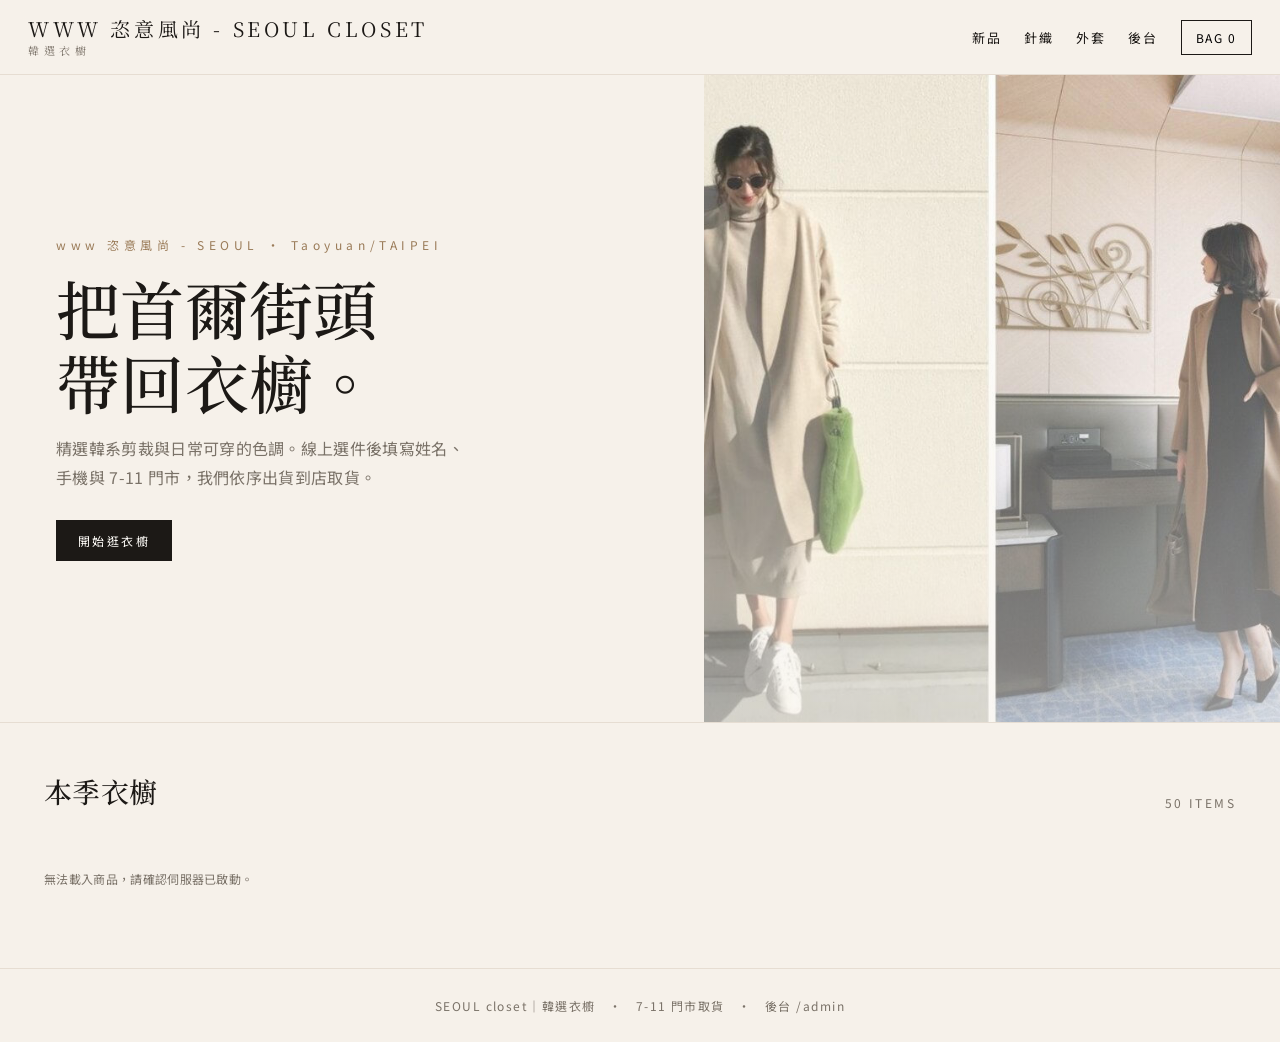
==== public/index.html @ 2e3dc162 "Update index.html" ====
<!DOCTYPE html>
<html lang="zh-Hant">
<head>
  <meta charset="UTF-8" />
  <meta name="viewport" content="width=device-width, initial-scale=1" />
  <title>www 恣意風尚 - SEOUL closet｜韓選衣櫥</title>
  <link rel="preconnect" href="https://fonts.googleapis.com" />
  <link href="https://fonts.googleapis.com/css2?family=Noto+Sans+TC:wght@400;500&family=Noto+Serif+TC:wght@400;500;600&display=swap" rel="stylesheet" />
  <link rel="stylesheet" href="/css/style.css" />
</head>
<body>
  <header class="topbar">
    <a class="brand" href="/">
      <span class="en">www 恣意風尚 - SEOUL closet</span>
      <span class="zh">韓選衣櫥</span>
    </a>
    <nav class="nav">
      <a href="#shop">新品</a>
      <a href="#shop">針織</a>
      <a href="#shop">外套</a>
      <a href="/admin">後台</a>
      <button class="cart-btn" id="openCart">BAG <span id="cartCount">0</span></button>
    </nav>
  </header>

  <section class="hero">
    <div class="hero-copy">
      <div class="kicker">www 恣意風尚 - SEOUL · Taoyuan/TAIPEI</div>
      <h1>把首爾街頭<br/>帶回衣櫥。</h1>
      <p class="sans">精選韓系剪裁與日常可穿的色調。線上選件後填寫姓名、手機與 7-11 門市，我們依序出貨到店取貨。</p>
      <a class="cta" href="#shop">開始逛衣櫥</a>
    </div>
    <div class="hero-visual"></div>
  </section>

  <main class="wrap" id="shop">
    <div class="sec-head">
      <h2>本季衣櫥</h2>
      <span id="countLabel">50 ITEMS</span>
    </div>
    <div class="filters" id="filters"></div>
    <div class="grid" id="grid"></div>
  </main>

  <div class="drawer" id="drawer">
    <div class="mask" id="mask"></div>
    <aside class="panel">
      <h2>購物袋</h2>
      <div class="cart-list" id="cartList"></div>
      <div class="checkout">
        <div class="okbox" id="okbox"></div>
        <div class="sum"><span class="sans">合計</span><b id="sum">NT$ 0</b></div>
        <div class="field">
          <label>收件姓名（須與證件相符）</label>
          <input id="name" placeholder="王小明" autocomplete="name" />
        </div>
        <div class="field">
          <label>手機號碼</label>
          <input id="phone" placeholder="0912 345 678" inputmode="tel" />
        </div>
        <div class="field">
          <label>7-11 門市名稱</label>
          <input id="store" placeholder="例如：台北車站門市" />
        </div>
        <button class="primary" id="pay">送出訂單 · 超商取貨</button>
        <p class="hint">目前為貨到門市取貨流程示範。訂單會即時寫入後台，業主可依序出貨。</p>
      </div>
    </aside>
  </div>

  <footer>SEOUL closet｜韓選衣櫥　·　7-11 門市取貨　·　後台 /admin</footer>
  <script src="/js/shop.js"></script>
</body>
</html>
---- css/style.css ----
:root {
  --bg: #f6f1ea;
  --paper: #fffdf9;
  --ink: #1c1916;
  --muted: #7a7268;
  --line: #e6ddd2;
  --camel: #c4a484;
  --camel-d: #9a7b58;
  --blush: #e8d5c4;
  --ok: #2f6b4f;
  --warn: #b4532a;
  --shadow: 0 18px 50px rgba(40, 30, 20, .08);
}
* { box-sizing: border-box; margin: 0; padding: 0; }
html, body { background: var(--bg); color: var(--ink); }
body {
  font-family: "Iwanami Mincho", "Noto Serif TC", "Songti TC", "PMingLiU", Georgia, serif;
  letter-spacing: .02em;
  min-height: 100vh;
}
button, input, select, textarea {
  font-family: "Noto Sans TC", "PingFang TC", "Microsoft JhengHei", sans-serif;
}
.sans { font-family: "Noto Sans TC", "PingFang TC", "Microsoft JhengHei", sans-serif; }
a { color: inherit; text-decoration: none; }

.topbar {
  position: sticky; top: 0; z-index: 40;
  display: flex; align-items: center; justify-content: space-between;
  padding: 18px 28px;
  background: rgba(246,241,234,.88);
  backdrop-filter: blur(12px);
  border-bottom: 1px solid var(--line);
}
.brand { display: flex; flex-direction: column; line-height: 1.1; }
.brand .en { font-size: 20px; letter-spacing: .18em; text-transform: uppercase; }
.brand .zh { font-size: 11px; color: var(--muted); letter-spacing: .42em; margin-top: 4px; }
.nav { display: flex; gap: 22px; align-items: center; font-family: "Noto Sans TC", sans-serif; font-size: 13px; letter-spacing: .16em; }
.nav a:hover { color: var(--camel-d); }
.cart-btn {
  border: 1px solid var(--ink); background: transparent; padding: 8px 14px;
  cursor: pointer; letter-spacing: .14em; font-size: 12px;
}
.cart-btn:hover { background: var(--ink); color: var(--paper); }

.hero {
  display: grid; grid-template-columns: 1.1fr .9fr;
  min-height: 72vh; border-bottom: 1px solid var(--line);
}
.hero-copy { padding: 72px 56px; display: flex; flex-direction: column; justify-content: center; }
.kicker { font-family: "Noto Sans TC", sans-serif; font-size: 12px; letter-spacing: .38em; color: var(--camel-d); }
.hero h1 { font-size: clamp(36px, 5vw, 68px); font-weight: 500; line-height: 1.15; margin: 18px 0 16px; }
.hero p { max-width: 420px; color: var(--muted); font-family: "Noto Sans TC", sans-serif; line-height: 1.8; }
.hero-visual {
  background:
    linear-gradient(180deg, rgba(246,241,234,.1), rgba(246,241,234,.55)),
    url("../images/p04.jpg") center/cover no-repeat;
}
.cta {
  margin-top: 28px; display: inline-block; padding: 12px 22px;
  background: var(--ink); color: var(--paper); font-family: "Noto Sans TC", sans-serif;
  letter-spacing: .2em; font-size: 12px; width: fit-content;
}

.wrap { max-width: 1240px; margin: 0 auto; padding: 48px 24px 80px; }
.sec-head { display: flex; justify-content: space-between; align-items: end; margin-bottom: 28px; }
.sec-head h2 { font-size: 28px; font-weight: 500; }
.sec-head span { font-family: "Noto Sans TC", sans-serif; font-size: 12px; color: var(--muted); letter-spacing: .2em; }
.filters { display: flex; gap: 8px; flex-wrap: wrap; margin-bottom: 22px; }
.chip {
  border: 1px solid var(--line); background: transparent; padding: 7px 12px;
  cursor: pointer; font-size: 12px; letter-spacing: .08em; color: var(--muted);
}
.chip.on, .chip:hover { border-color: var(--ink); color: var(--ink); background: #fff; }

.grid {
  display: grid;
  grid-template-columns: repeat(auto-fill, minmax(220px, 1fr));
  gap: 22px 16px;
}
.card { background: var(--paper); border: 1px solid var(--line); cursor: pointer; transition: transform .25s ease, box-shadow .25s; }
.card:hover { transform: translateY(-3px); box-shadow: var(--shadow); }
.card .pic {
  aspect-ratio: 3/4; background: #efe7dc center/cover no-repeat; position: relative;
}
.card .meta { padding: 12px 12px 14px; }
.card .cat { font-family: "Noto Sans TC", sans-serif; font-size: 10px; letter-spacing: .2em; color: var(--camel-d); }
.card h3 { font-size: 15px; font-weight: 500; margin: 4px 0 8px; }
.card .row { display: flex; justify-content: space-between; align-items: center; font-family: "Noto Sans TC", sans-serif; }
.card .price { font-size: 14px; }
.card .add {
  border: 0; background: var(--ink); color: #fff; width: 28px; height: 28px; cursor: pointer; font-size: 16px;
}

.drawer {
  position: fixed; inset: 0; pointer-events: none; z-index: 60;
}
.drawer.show { pointer-events: auto; }
.drawer .mask { position: absolute; inset: 0; background: rgba(28,25,22,.35); opacity: 0; transition: .25s; }
.drawer.show .mask { opacity: 1; }
.panel {
  position: absolute; right: 0; top: 0; height: 100%; width: min(420px, 100%);
  background: var(--paper); transform: translateX(100%); transition: .3s ease;
  display: flex; flex-direction: column; border-left: 1px solid var(--line);
}
.drawer.show .panel { transform: none; }
.panel h2 { padding: 22px 22px 12px; font-size: 22px; }
.cart-list { flex: 1; overflow: auto; padding: 0 22px; }
.cart-item { display: grid; grid-template-columns: 64px 1fr auto; gap: 12px; padding: 12px 0; border-bottom: 1px solid var(--line); }
.cart-item img { width: 64px; height: 80px; object-fit: cover; background: #efe7dc; }
.cart-item .nm { font-size: 14px; }
.cart-item .pr { font-family: "Noto Sans TC", sans-serif; color: var(--muted); font-size: 13px; margin-top: 4px; }
.qty { display: flex; gap: 8px; align-items: center; margin-top: 8px; font-family: "Noto Sans TC", sans-serif; }
.qty button { width: 22px; height: 22px; border: 1px solid var(--line); background: #fff; cursor: pointer; }
.checkout { padding: 16px 22px 24px; border-top: 1px solid var(--line); }
.checkout .sum { display: flex; justify-content: space-between; margin-bottom: 12px; font-family: "Noto Sans TC", sans-serif; }
.field { margin-bottom: 10px; }
.field label { display: block; font-family: "Noto Sans TC", sans-serif; font-size: 11px; letter-spacing: .16em; color: var(--muted); margin-bottom: 4px; }
.field input {
  width: 100%; border: 1px solid var(--line); background: #fff; padding: 10px 12px; font-size: 14px;
}
.primary {
  width: 100%; border: 0; background: var(--ink); color: #fff; padding: 13px;
  cursor: pointer; letter-spacing: .22em; font-size: 13px;
}
.primary:disabled { opacity: .45; cursor: not-allowed; }
.hint { font-family: "Noto Sans TC", sans-serif; font-size: 12px; color: var(--muted); margin-top: 8px; line-height: 1.6; }
.okbox { display: none; padding: 18px; background: #eef6f1; color: var(--ok); font-family: "Noto Sans TC", sans-serif; margin-bottom: 10px; font-size: 13px; }
.okbox.show { display: block; }

footer {
  border-top: 1px solid var(--line); padding: 28px; text-align: center;
  color: var(--muted); font-family: "Noto Sans TC", sans-serif; font-size: 12px; letter-spacing: .12em;
}

/* admin */
.admin-body { background: #efe8de; }
.login-wrap { min-height: 100vh; display: grid; place-items: center; padding: 24px; }
.login-card { width: min(420px, 100%); background: var(--paper); border: 1px solid var(--line); padding: 36px 32px; }
.login-card h1 { font-size: 26px; margin: 8px 0 6px; }
.login-card .sub { font-family: "Noto Sans TC", sans-serif; color: var(--muted); font-size: 13px; margin-bottom: 22px; }
.err { color: var(--warn); font-family: "Noto Sans TC", sans-serif; font-size: 13px; min-height: 18px; margin: 8px 0; }

.admin-shell { display: grid; grid-template-columns: 230px 1fr; min-height: 100vh; }
.side { background: #1c1916; color: #f6f1ea; padding: 28px 18px; }
.side .brand .zh { color: #c4a484; }
.side nav { margin-top: 36px; display: flex; flex-direction: column; gap: 6px; font-family: "Noto Sans TC", sans-serif; }
.side button {
  text-align: left; background: transparent; color: #d9d0c6; border: 0; padding: 10px 12px; cursor: pointer; letter-spacing: .08em;
}
.side button.on, .side button:hover { background: #2a2622; color: #fff; }
.main { padding: 28px; }
.alert {
  background: #fff4e8; border: 1px solid #e8c9a8; color: #8a4b22;
  padding: 12px 14px; margin-bottom: 18px; font-family: "Noto Sans TC", sans-serif; font-size: 13px;
}
.kpis { display: grid; grid-template-columns: repeat(4, 1fr); gap: 12px; margin-bottom: 22px; }
.kpi { background: var(--paper); border: 1px solid var(--line); padding: 16px; }
.kpi b { display: block; font-size: 26px; font-weight: 500; }
.kpi span { font-family: "Noto Sans TC", sans-serif; font-size: 12px; color: var(--muted); }
.section { display: none; }
.section.on { display: block; }
table { width: 100%; border-collapse: collapse; background: var(--paper); font-family: "Noto Sans TC", sans-serif; font-size: 13px; }
th, td { padding: 10px 12px; border-bottom: 1px solid var(--line); text-align: left; vertical-align: top; }
th { font-size: 11px; letter-spacing: .14em; color: var(--muted); font-weight: 500; }
.badge { display: inline-block; padding: 2px 8px; font-size: 11px; letter-spacing: .08em; }
.badge.pending { background: #fff1d6; color: #8a5a12; }
.badge.shipped { background: #e5f4ea; color: #2f6b4f; }
.ship {
  border: 1px solid var(--ink); background: var(--ink); color: #fff; padding: 6px 10px; cursor: pointer; font-size: 12px;
}
.drop {
  border: 1.5px dashed var(--camel); background: #fff; padding: 28px; text-align: center;
  font-family: "Noto Sans TC", sans-serif; color: var(--muted);
}
.drop.drag { background: #f3eee6; }
.thumbs { display: grid; grid-template-columns: repeat(auto-fill, minmax(90px,1fr)); gap: 8px; margin-top: 14px; }
.thumbs img { width: 100%; aspect-ratio: 3/4; object-fit: cover; background: #efe7dc; }
.price-row {
  display: grid; grid-template-columns: 72px 1fr 140px; gap: 12px; align-items: center;
  background: var(--paper); border: 1px solid var(--line); padding: 10px 12px; margin-bottom: 8px;
}
.price-row img { width: 72px; height: 90px; object-fit: cover; background: #efe7dc; }
.price-row .fn { font-family: "Noto Sans TC", sans-serif; font-size: 13px; word-break: break-all; }
.price-row input { width: 100%; border: 1px solid var(--line); padding: 10px 12px; font-size: 16px; }
@media (max-width: 860px) {
  .hero { grid-template-columns: 1fr; min-height: auto; }
  .hero-visual { min-height: 280px; }
  .hero-copy { padding: 40px 22px; }
  .kpis { grid-template-columns: 1fr 1fr; }
  .admin-shell { grid-template-columns: 1fr; }
  .side { display: flex; align-items: center; justify-content: space-between; }
  .side nav { flex-direction: row; margin-top: 0; flex-wrap: wrap; }
}
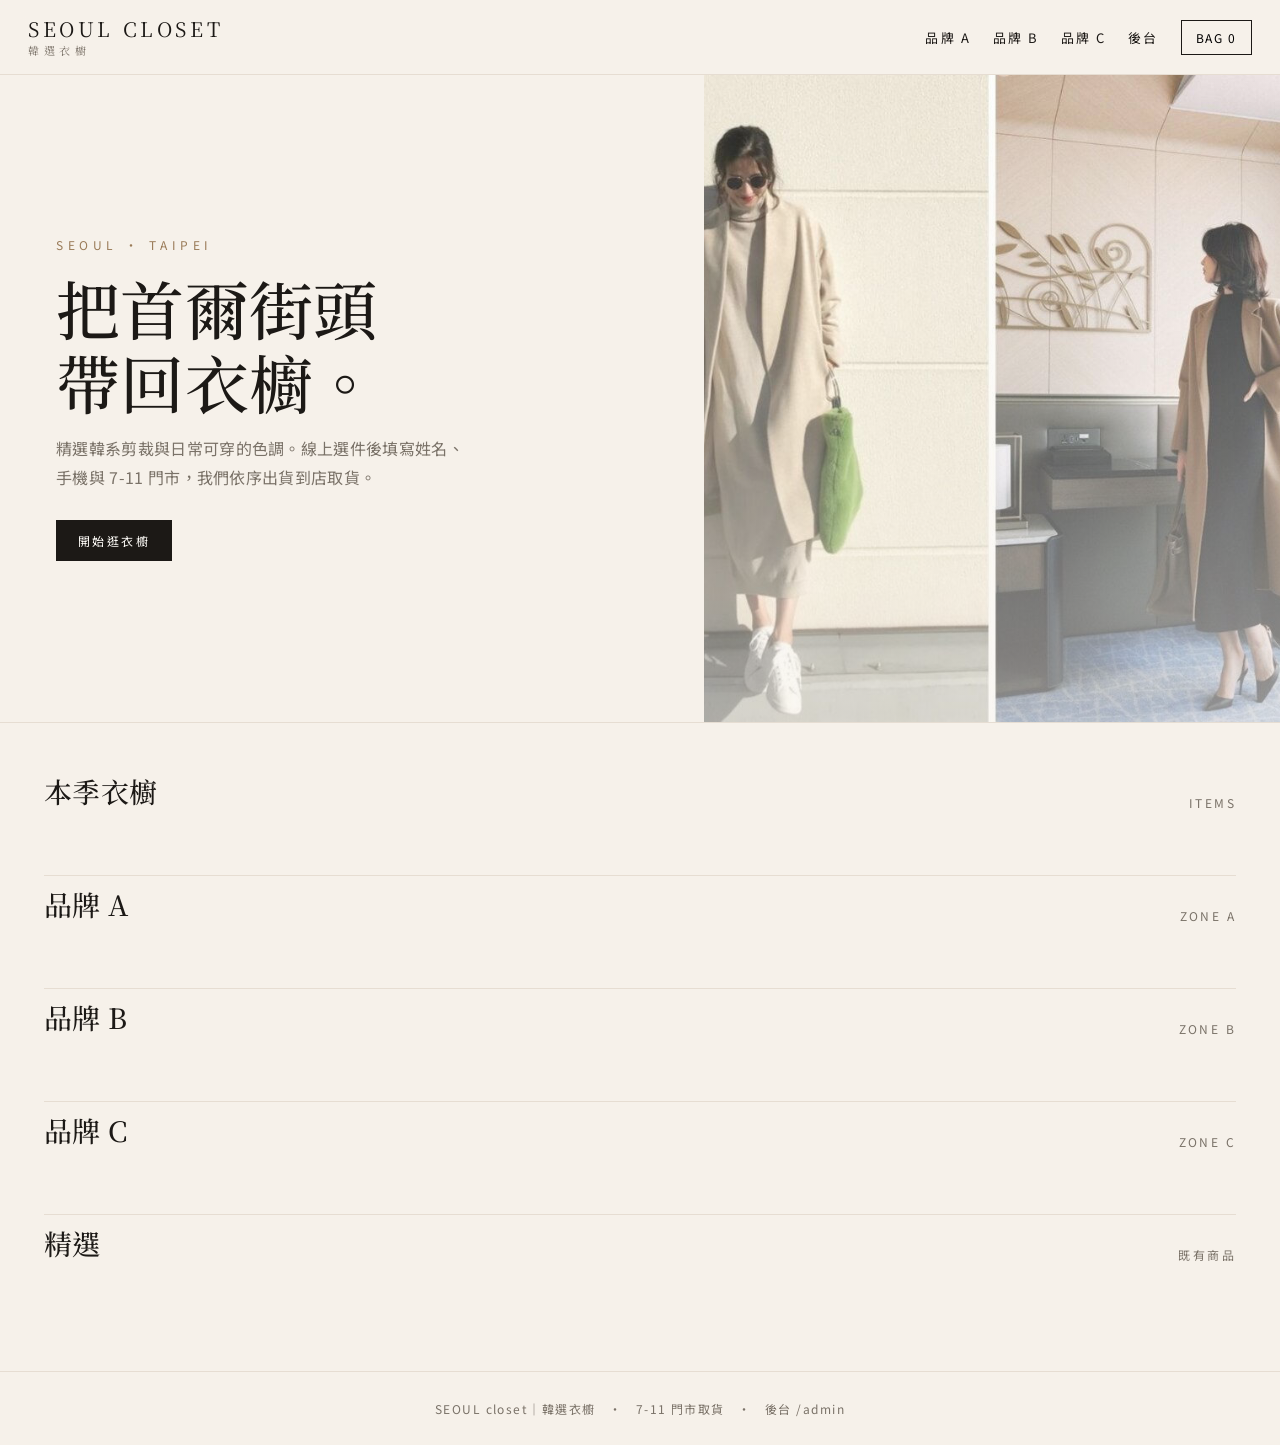
==== commit 60d3da50: "Add files via upload" ====
--- a/public/index.html
+++ b/public/index.html
@@ -3,7 +3,7 @@
 <head>
   <meta charset="UTF-8" />
   <meta name="viewport" content="width=device-width, initial-scale=1" />
-  <title>www 恣意風尚 - SEOUL closet｜韓選衣櫥</title>
+  <title>SEOUL closet｜韓選衣櫥</title>
   <link rel="preconnect" href="https://fonts.googleapis.com" />
   <link href="https://fonts.googleapis.com/css2?family=Noto+Sans+TC:wght@400;500&family=Noto+Serif+TC:wght@400;500;600&display=swap" rel="stylesheet" />
   <link rel="stylesheet" href="/css/style.css" />
@@ -11,13 +11,13 @@
 <body>
   <header class="topbar">
     <a class="brand" href="/">
-      <span class="en">www 恣意風尚 - SEOUL closet</span>
+      <span class="en">SEOUL closet</span>
       <span class="zh">韓選衣櫥</span>
     </a>
     <nav class="nav">
-      <a href="#shop">新品</a>
-      <a href="#shop">針織</a>
-      <a href="#shop">外套</a>
+      <a href="#zone-A">品牌 A</a>
+      <a href="#zone-B">品牌 B</a>
+      <a href="#zone-C">品牌 C</a>
       <a href="/admin">後台</a>
       <button class="cart-btn" id="openCart">BAG <span id="cartCount">0</span></button>
     </nav>
@@ -25,7 +25,7 @@
 
   <section class="hero">
     <div class="hero-copy">
-      <div class="kicker">www 恣意風尚 - SEOUL · Taoyuan/TAIPEI</div>
+      <div class="kicker">SEOUL · TAIPEI</div>
       <h1>把首爾街頭<br/>帶回衣櫥。</h1>
       <p class="sans">精選韓系剪裁與日常可穿的色調。線上選件後填寫姓名、手機與 7-11 門市，我們依序出貨到店取貨。</p>
       <a class="cta" href="#shop">開始逛衣櫥</a>
@@ -36,10 +36,25 @@
   <main class="wrap" id="shop">
     <div class="sec-head">
       <h2>本季衣櫥</h2>
-      <span id="countLabel">50 ITEMS</span>
+      <span id="countLabel">ITEMS</span>
     </div>
     <div class="filters" id="filters"></div>
-    <div class="grid" id="grid"></div>
+    <section class="brand-zone" id="zone-A">
+      <div class="sec-head"><h2>品牌 A</h2><span>ZONE A</span></div>
+      <div class="grid" id="grid-A"></div>
+    </section>
+    <section class="brand-zone" id="zone-B">
+      <div class="sec-head"><h2>品牌 B</h2><span>ZONE B</span></div>
+      <div class="grid" id="grid-B"></div>
+    </section>
+    <section class="brand-zone" id="zone-C">
+      <div class="sec-head"><h2>品牌 C</h2><span>ZONE C</span></div>
+      <div class="grid" id="grid-C"></div>
+    </section>
+    <section class="brand-zone" id="zone-pick">
+      <div class="sec-head"><h2>精選</h2><span>既有商品</span></div>
+      <div class="grid" id="grid-pick"></div>
+    </section>
   </main>
 
   <div class="drawer" id="drawer">
@@ -69,6 +84,6 @@
   </div>
 
   <footer>SEOUL closet｜韓選衣櫥　·　7-11 門市取貨　·　後台 /admin</footer>
-  <script src="/js/shop.js"></script>
+  <script src="/js/shop.js?v=3"></script>
 </body>
 </html>
--- a/css/style.css
+++ b/css/style.css
@@ -182,7 +182,11 @@
 }
 .price-row img { width: 72px; height: 90px; object-fit: cover; background: #efe7dc; }
 .price-row .fn { font-family: "Noto Sans TC", sans-serif; font-size: 13px; word-break: break-all; }
-.price-row input { width: 100%; border: 1px solid var(--line); padding: 10px 12px; font-size: 16px; }
+.price-row input, .price-row select, #batchBrand {
+  width: 100%; border: 1px solid var(--line); padding: 10px 12px; font-size: 16px; background: #fff;
+}
+.price-row { grid-template-columns: 72px 1fr 160px; }
+.brand-zone { margin-top: 36px; padding-top: 8px; border-top: 1px solid var(--line); }
 @media (max-width: 860px) {
   .hero { grid-template-columns: 1fr; min-height: auto; }
   .hero-visual { min-height: 280px; }
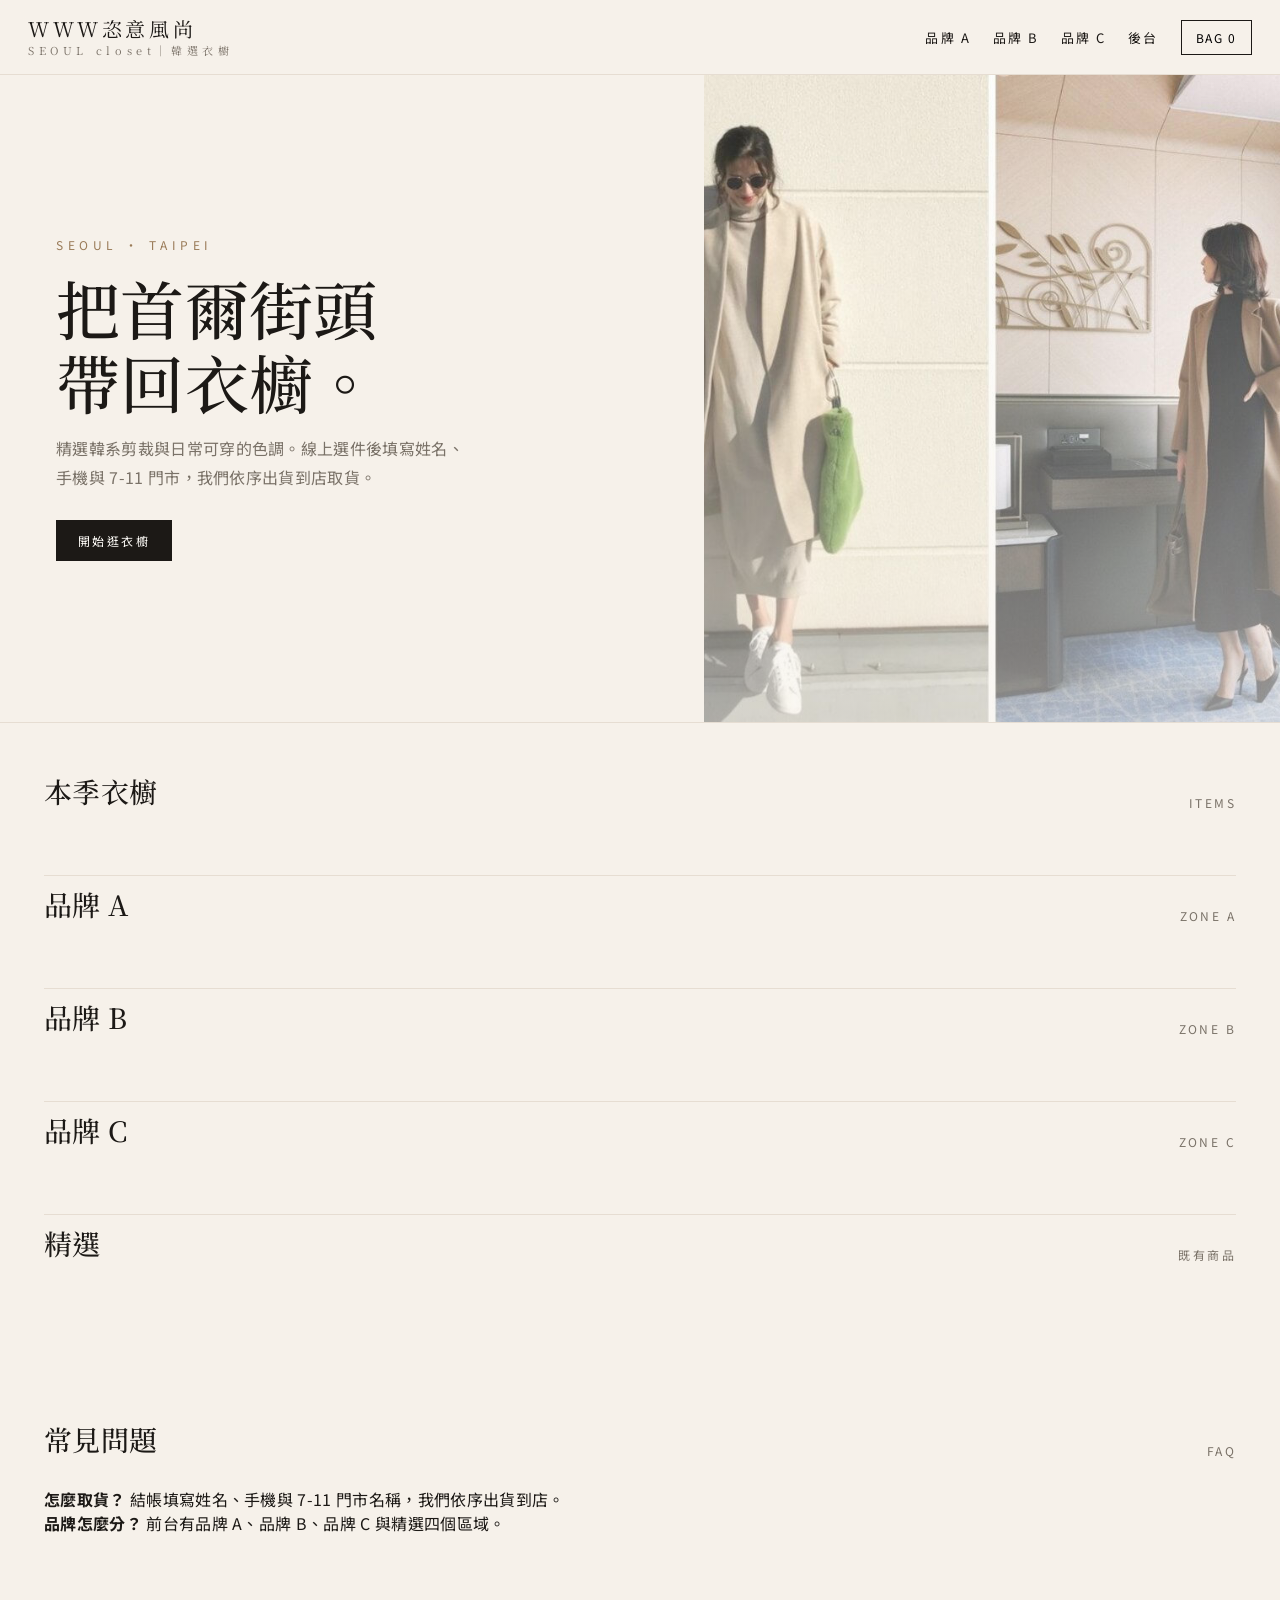
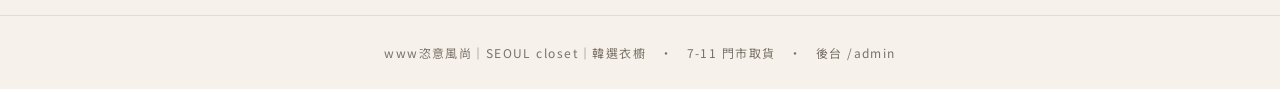
==== commit 6a37e8f9: "Add files via upload" ====
--- a/public/index.html
+++ b/public/index.html
@@ -3,16 +3,96 @@
 <head>
   <meta charset="UTF-8" />
   <meta name="viewport" content="width=device-width, initial-scale=1" />
-  <title>SEOUL closet｜韓選衣櫥</title>
+  <title>www恣意風尚｜SEOUL closet｜韓選衣櫥｜韓式女裝 7-11 取貨</title>
+  <meta name="description" content="www恣意風尚｜SEOUL closet 韓選衣櫥精選韓系女裝，品牌 A／B／C 分區選購。線上訂購，7-11 門市取貨。" />
+  <meta name="keywords" content="www恣意風尚,韓式女裝,韓系服裝,韓國衣服,7-11取貨,SEOUL closet,韓選衣櫥" />
+  <meta name="robots" content="index,follow,max-image-preview:large" />
+  <meta name="googlebot" content="index,follow" />
+  <meta name="author" content="www恣意風尚｜SEOUL closet" />
+  <link rel="canonical" href="https://shopforwww.onrender.com/" />
+  <link rel="alternate" hreflang="zh-Hant" href="https://shopforwww.onrender.com/" />
+  <link rel="alternate" hreflang="x-default" href="https://shopforwww.onrender.com/" />
+
+  <meta property="og:type" content="website" />
+  <meta property="og:locale" content="zh_TW" />
+  <meta property="og:site_name" content="www恣意風尚｜SEOUL closet｜韓選衣櫥" />
+  <meta property="og:title" content="www恣意風尚｜SEOUL closet｜韓選衣櫥｜韓式女裝 7-11 取貨" />
+  <meta property="og:description" content="韓系女裝品牌 A／B／C 分區選購，填姓名、手機與 7-11 門市即可訂購。" />
+  <meta property="og:url" content="https://shopforwww.onrender.com/" />
+  <meta property="og:image" content="https://shopforwww.onrender.com/images/p04.jpg" />
+
+  <meta name="twitter:card" content="summary_large_image" />
+  <meta name="twitter:title" content="www恣意風尚｜SEOUL closet｜韓選衣櫥" />
+  <meta name="twitter:description" content="韓系女裝，7-11 門市取貨。品牌 A／B／C 分區。" />
+  <meta name="twitter:image" content="https://shopforwww.onrender.com/images/p04.jpg" />
+
+  <meta name="theme-color" content="#f6f1ea" />
   <link rel="preconnect" href="https://fonts.googleapis.com" />
+  <link rel="preconnect" href="https://www.googletagmanager.com" />
   <link href="https://fonts.googleapis.com/css2?family=Noto+Sans+TC:wght@400;500&family=Noto+Serif+TC:wght@400;500;600&display=swap" rel="stylesheet" />
-  <link rel="stylesheet" href="/css/style.css" />
+  <link rel="stylesheet" href="/css/style.css?v=4" />
+
+  <script type="application/ld+json">
+  {
+    "@context": "https://schema.org",
+    "@graph": [
+      {
+        "@type": "OnlineStore",
+        "@id": "https://shopforwww.onrender.com/#store",
+        "name": "www恣意風尚｜SEOUL closet｜韓選衣櫥",
+        "url": "https://shopforwww.onrender.com/",
+        "inLanguage": "zh-Hant",
+        "description": "韓式女裝線上選購，7-11 門市取貨。",
+        "areaServed": "TW",
+        "currenciesAccepted": "TWD"
+      },
+      {
+        "@type": "WebSite",
+        "@id": "https://shopforwww.onrender.com/#website",
+        "url": "https://shopforwww.onrender.com/",
+        "name": "www恣意風尚｜SEOUL closet",
+        "inLanguage": "zh-Hant",
+        "publisher": { "@id": "https://shopforwww.onrender.com/#store" }
+      },
+      {
+        "@type": "FAQPage",
+        "mainEntity": [
+          {
+            "@type": "Question",
+            "name": "www恣意風尚怎麼取貨？",
+            "acceptedAnswer": {
+              "@type": "Answer",
+              "text": "結帳時留下真實姓名、手機與 7-11 門市名稱，商品會依序出貨到指定門市取貨。"
+            }
+          },
+          {
+            "@type": "Question",
+            "name": "有哪些品牌分區？",
+            "acceptedAnswer": {
+              "@type": "Answer",
+              "text": "前台分為品牌 A、品牌 B、品牌 C 三區，另有精選區。"
+            }
+          }
+        ]
+      }
+    ]
+  }
+  </script>
+
+  <!-- GA4 -->
+  <script async src="https://www.googletagmanager.com/gtag/js?id=G-S4TT0CTS00"></script>
+  <script>
+  window.dataLayer=window.dataLayer||[];
+  function gtag(){dataLayer.push(arguments);}
+  gtag('js',new Date());
+  gtag('config','G-S4TT0CTS00');
+  </script>
 </head>
 <body>
   <header class="topbar">
     <a class="brand" href="/">
-      <span class="en">SEOUL closet</span>
-      <span class="zh">韓選衣櫥</span>
+      <span class="en">www恣意風尚</span>
+      <span class="zh">SEOUL closet｜韓選衣櫥</span>
     </a>
     <nav class="nav">
       <a href="#zone-A">品牌 A</a>
@@ -83,7 +163,12 @@
     </aside>
   </div>
 
-  <footer>SEOUL closet｜韓選衣櫥　·　7-11 門市取貨　·　後台 /admin</footer>
-  <script src="/js/shop.js?v=3"></script>
+  <section class="wrap" id="faq">
+    <div class="sec-head"><h2>常見問題</h2><span>FAQ</span></div>
+    <p class="sans"><strong>怎麼取貨？</strong> 結帳填寫姓名、手機與 7-11 門市名稱，我們依序出貨到店。</p>
+    <p class="sans"><strong>品牌怎麼分？</strong> 前台有品牌 A、品牌 B、品牌 C 與精選四個區域。</p>
+  </section>
+  <footer>www恣意風尚｜SEOUL closet｜韓選衣櫥　·　7-11 門市取貨　·　後台 /admin</footer>
+  <script src="/js/shop.js?v=4"></script>
 </body>
 </html>
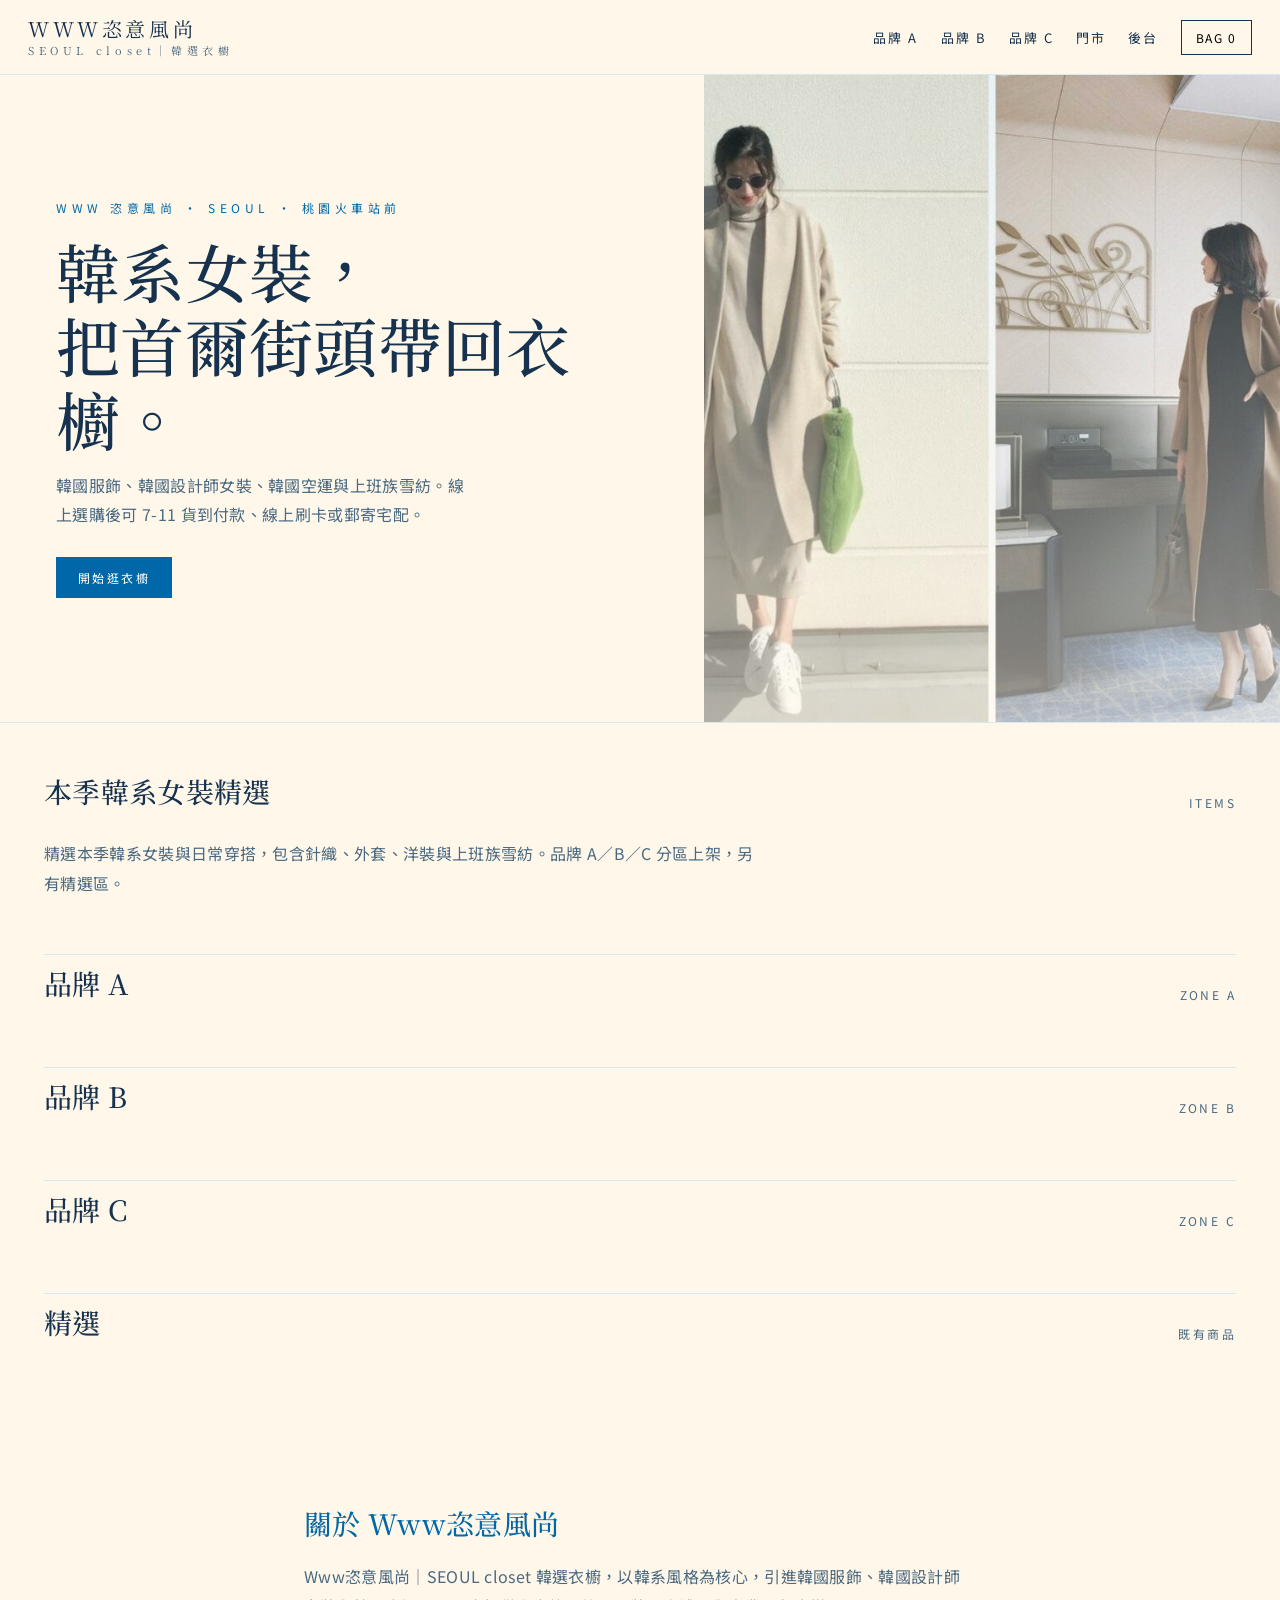
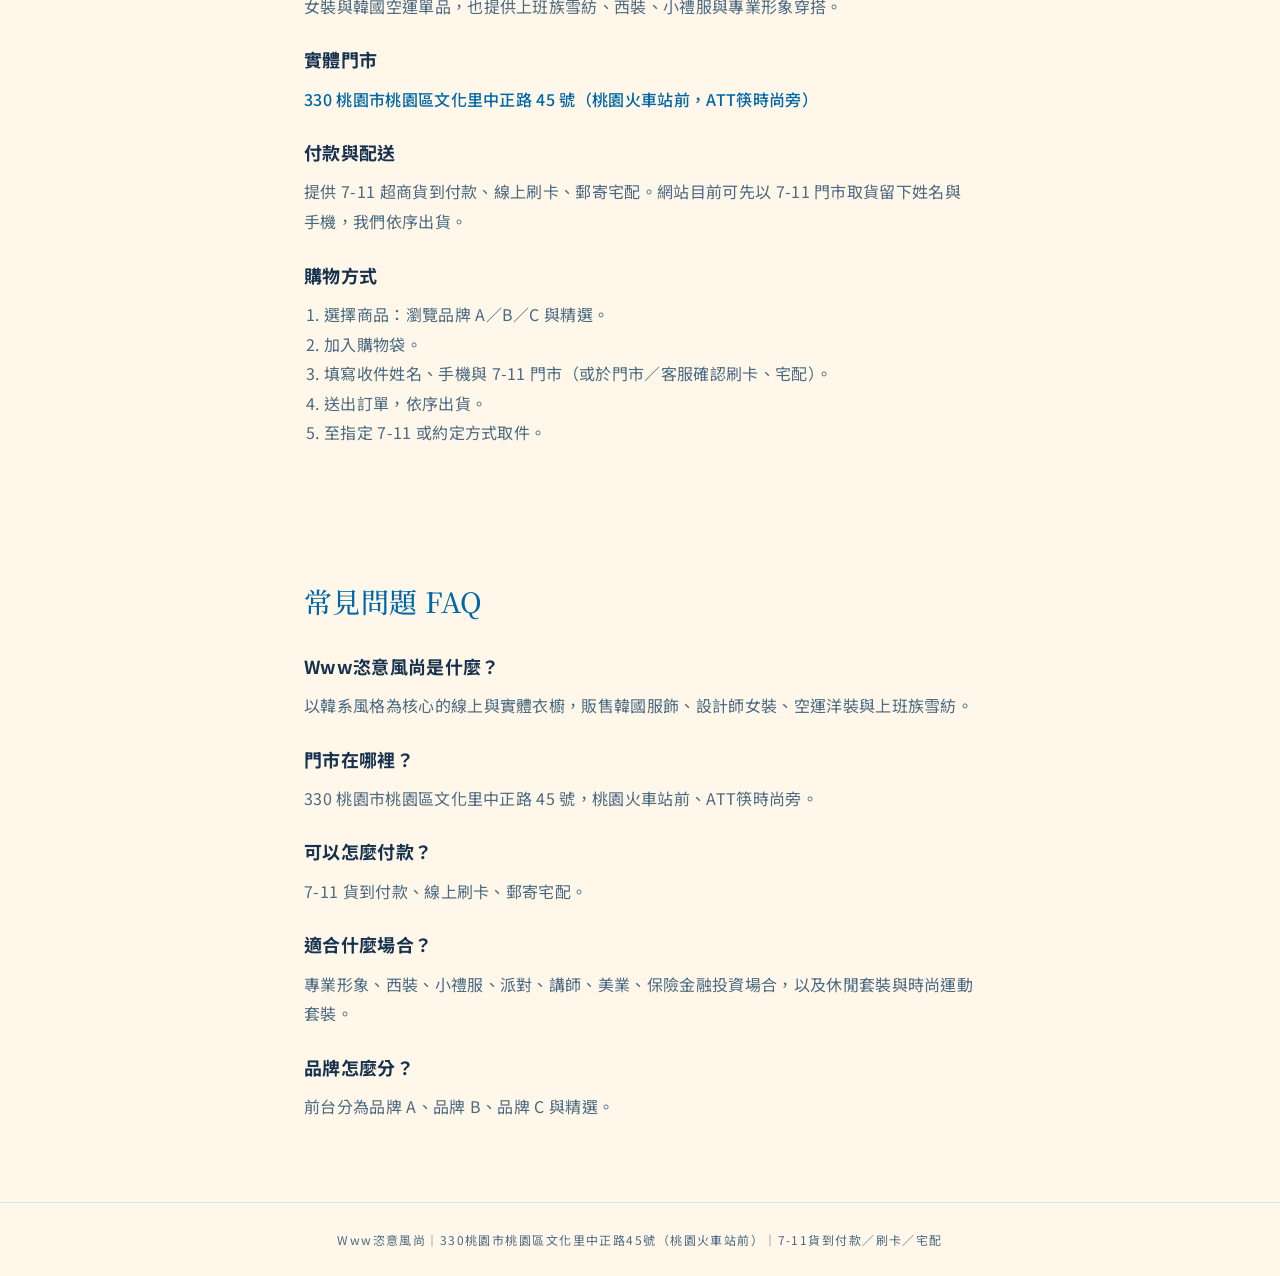
==== commit b404fc2e: "Add files via upload" ====
--- a/public/index.html
+++ b/public/index.html
@@ -2,56 +2,68 @@
 <html lang="zh-Hant">
 <head>
   <meta charset="UTF-8" />
-  <meta name="viewport" content="width=device-width, initial-scale=1" />
-  <title>www恣意風尚｜SEOUL closet｜韓選衣櫥｜韓式女裝 7-11 取貨</title>
-  <meta name="description" content="www恣意風尚｜SEOUL closet 韓選衣櫥精選韓系女裝，品牌 A／B／C 分區選購。線上訂購，7-11 門市取貨。" />
-  <meta name="keywords" content="www恣意風尚,韓式女裝,韓系服裝,韓國衣服,7-11取貨,SEOUL closet,韓選衣櫥" />
-  <meta name="robots" content="index,follow,max-image-preview:large" />
+  <meta name="viewport" content="width=device-width, initial-scale=1, viewport-fit=cover" />
+  <title>韓系女裝｜Www恣意風尚｜SEOUL closet 韓選衣櫥｜桃園火車站前</title>
+  <meta name="description" content="Www恣意風尚｜SEOUL closet 韓選衣櫥，韓國服飾、韓國設計師女裝、韓國空運洋裝與上班族雪紡。桃園火車站前門市，提供 7-11 貨到付款、線上刷卡與郵寄宅配。" />
+  <meta name="keywords" content="Www恣意風尚,韓系女裝,韓國服飾,韓國設計師女裝,韓國空運,韓國洋裝,上班族雪紡,桃園服飾店,7-11貨到付款,專業形象穿搭,西裝,小禮服" />
+  <meta name="robots" content="index,follow,max-image-preview:large,max-snippet:-1,max-video-preview:-1" />
   <meta name="googlebot" content="index,follow" />
-  <meta name="author" content="www恣意風尚｜SEOUL closet" />
+  <meta name="author" content="Www恣意風尚｜SEOUL closet" />
   <link rel="canonical" href="https://shopforwww.onrender.com/" />
   <link rel="alternate" hreflang="zh-Hant" href="https://shopforwww.onrender.com/" />
   <link rel="alternate" hreflang="x-default" href="https://shopforwww.onrender.com/" />
 
   <meta property="og:type" content="website" />
   <meta property="og:locale" content="zh_TW" />
-  <meta property="og:site_name" content="www恣意風尚｜SEOUL closet｜韓選衣櫥" />
-  <meta property="og:title" content="www恣意風尚｜SEOUL closet｜韓選衣櫥｜韓式女裝 7-11 取貨" />
-  <meta property="og:description" content="韓系女裝品牌 A／B／C 分區選購，填姓名、手機與 7-11 門市即可訂購。" />
+  <meta property="og:site_name" content="Www恣意風尚｜SEOUL closet｜韓選衣櫥" />
+  <meta property="og:title" content="韓系女裝｜Www恣意風尚｜SEOUL closet 韓選衣櫥" />
+  <meta property="og:description" content="韓國服飾與設計師女裝，桃園火車站前。7-11 貨到付款、線上刷卡、郵寄宅配。" />
   <meta property="og:url" content="https://shopforwww.onrender.com/" />
   <meta property="og:image" content="https://shopforwww.onrender.com/images/p04.jpg" />
+  <meta property="og:image:alt" content="Www恣意風尚｜韓系女裝與首爾風格選品" />
 
   <meta name="twitter:card" content="summary_large_image" />
-  <meta name="twitter:title" content="www恣意風尚｜SEOUL closet｜韓選衣櫥" />
-  <meta name="twitter:description" content="韓系女裝，7-11 門市取貨。品牌 A／B／C 分區。" />
+  <meta name="twitter:title" content="Www恣意風尚｜SEOUL closet 韓選衣櫥" />
+  <meta name="twitter:description" content="韓國空運女裝，桃園門市，7-11 貨到付款。" />
   <meta name="twitter:image" content="https://shopforwww.onrender.com/images/p04.jpg" />
 
-  <meta name="theme-color" content="#f6f1ea" />
+  <meta name="theme-color" content="#0068A8" />
   <link rel="preconnect" href="https://fonts.googleapis.com" />
   <link rel="preconnect" href="https://www.googletagmanager.com" />
   <link href="https://fonts.googleapis.com/css2?family=Noto+Sans+TC:wght@400;500&family=Noto+Serif+TC:wght@400;500;600&display=swap" rel="stylesheet" />
-  <link rel="stylesheet" href="/css/style.css?v=4" />
+  <link rel="stylesheet" href="/css/style.css?v=5" />
 
   <script type="application/ld+json">
   {
     "@context": "https://schema.org",
     "@graph": [
       {
-        "@type": "OnlineStore",
+        "@type": ["OnlineStore", "ClothingStore"],
         "@id": "https://shopforwww.onrender.com/#store",
-        "name": "www恣意風尚｜SEOUL closet｜韓選衣櫥",
+        "name": "Www恣意風尚｜SEOUL closet｜韓選衣櫥",
+        "alternateName": ["恣意風尚", "韓選衣櫥"],
         "url": "https://shopforwww.onrender.com/",
         "inLanguage": "zh-Hant",
-        "description": "韓式女裝線上選購，7-11 門市取貨。",
+        "description": "韓國服飾、韓國設計師女裝、韓國空運與上班族雪紡。桃園火車站前門市。",
         "areaServed": "TW",
-        "currenciesAccepted": "TWD"
+        "currenciesAccepted": "TWD",
+        "paymentAccepted": "7-11貨到付款, 線上刷卡, 郵寄宅配",
+        "address": {
+          "@type": "PostalAddress",
+          "postalCode": "330",
+          "addressRegion": "桃園市",
+          "addressLocality": "桃園區文化里",
+          "streetAddress": "中正路45號",
+          "addressCountry": "TW"
+        },
+        "hasMap": "https://www.google.com/maps/search/?api=1&query=桃園市桃園區中正路45號"
       },
       {
         "@type": "WebSite",
         "@id": "https://shopforwww.onrender.com/#website",
         "url": "https://shopforwww.onrender.com/",
-        "name": "www恣意風尚｜SEOUL closet",
-        "inLanguage": "zh-Hant",
+        "name": "Www恣意風尚｜SEOUL closet 韓選衣櫥",
+        "inLanguage": "zh-Hant-TW",
         "publisher": { "@id": "https://shopforwww.onrender.com/#store" }
       },
       {
@@ -59,19 +71,28 @@
         "mainEntity": [
           {
             "@type": "Question",
-            "name": "www恣意風尚怎麼取貨？",
-            "acceptedAnswer": {
-              "@type": "Answer",
-              "text": "結帳時留下真實姓名、手機與 7-11 門市名稱，商品會依序出貨到指定門市取貨。"
-            }
-          },
-          {
-            "@type": "Question",
-            "name": "有哪些品牌分區？",
-            "acceptedAnswer": {
-              "@type": "Answer",
-              "text": "前台分為品牌 A、品牌 B、品牌 C 三區，另有精選區。"
-            }
+            "name": "Www恣意風尚是什麼？",
+            "acceptedAnswer": { "@type": "Answer", "text": "Www恣意風尚｜SEOUL closet 韓選衣櫥販售韓國服飾、韓國設計師女裝、韓國空運洋裝與上班族雪紡，實體門市在桃園火車站前。" }
+          },
+          {
+            "@type": "Question",
+            "name": "門市在哪裡？",
+            "acceptedAnswer": { "@type": "Answer", "text": "330桃園市桃園區文化里中正路45號（桃園火車站前，ATT筷時尚旁）。" }
+          },
+          {
+            "@type": "Question",
+            "name": "有哪些付款與取貨方式？",
+            "acceptedAnswer": { "@type": "Answer", "text": "提供 7-11 超商貨到付款、線上刷卡與郵寄宅配。網站結帳可先填寫姓名、手機與 7-11 門市名稱。" }
+          },
+          {
+            "@type": "Question",
+            "name": "前台品牌怎麼分？",
+            "acceptedAnswer": { "@type": "Answer", "text": "前台分為品牌 A、品牌 B、品牌 C 與精選四個區域。" }
+          },
+          {
+            "@type": "Question",
+            "name": "適合什麼場合？",
+            "acceptedAnswer": { "@type": "Answer", "text": "包含專業形象穿搭、西裝、小禮服、派對活動、講師、美業、保險金融投資場合，以及休閒套裝與時尚運動套裝。" }
           }
         ]
       }
@@ -84,20 +105,21 @@
   <script>
   window.dataLayer=window.dataLayer||[];
   function gtag(){dataLayer.push(arguments);}
-  gtag('js',new Date());
-  gtag('config','G-S4TT0CTS00');
+  gtag('js', new Date());
+  gtag('config', 'G-S4TT0CTS00', { send_page_view: true });
   </script>
 </head>
 <body>
   <header class="topbar">
     <a class="brand" href="/">
-      <span class="en">www恣意風尚</span>
+      <span class="en">Www恣意風尚</span>
       <span class="zh">SEOUL closet｜韓選衣櫥</span>
     </a>
     <nav class="nav">
       <a href="#zone-A">品牌 A</a>
       <a href="#zone-B">品牌 B</a>
       <a href="#zone-C">品牌 C</a>
+      <a href="#about">門市</a>
       <a href="/admin">後台</a>
       <button class="cart-btn" id="openCart">BAG <span id="cartCount">0</span></button>
     </nav>
@@ -105,9 +127,9 @@
 
   <section class="hero">
     <div class="hero-copy">
-      <div class="kicker">SEOUL · TAIPEI</div>
-      <h1>把首爾街頭<br/>帶回衣櫥。</h1>
-      <p class="sans">精選韓系剪裁與日常可穿的色調。線上選件後填寫姓名、手機與 7-11 門市，我們依序出貨到店取貨。</p>
+      <div class="kicker">WWW 恣意風尚 · SEOUL · 桃園火車站前</div>
+      <h1>韓系女裝，<br/>把首爾街頭帶回衣櫥。</h1>
+      <p class="sans">韓國服飾、韓國設計師女裝、韓國空運與上班族雪紡。線上選購後可 7-11 貨到付款、線上刷卡或郵寄宅配。</p>
       <a class="cta" href="#shop">開始逛衣櫥</a>
     </div>
     <div class="hero-visual"></div>
@@ -115,9 +137,10 @@
 
   <main class="wrap" id="shop">
     <div class="sec-head">
-      <h2>本季衣櫥</h2>
+      <h2>本季韓系女裝精選</h2>
       <span id="countLabel">ITEMS</span>
     </div>
+    <p class="prose" style="margin-bottom:20px">精選本季韓系女裝與日常穿搭，包含針織、外套、洋裝與上班族雪紡。品牌 A／B／C 分區上架，另有精選區。</p>
     <div class="filters" id="filters"></div>
     <section class="brand-zone" id="zone-A">
       <div class="sec-head"><h2>品牌 A</h2><span>ZONE A</span></div>
@@ -136,6 +159,37 @@
       <div class="grid" id="grid-pick"></div>
     </section>
   </main>
+
+  <section class="wrap prose" id="about">
+    <h2>關於 Www恣意風尚</h2>
+    <p>Www恣意風尚｜SEOUL closet 韓選衣櫥，以韓系風格為核心，引進韓國服飾、韓國設計師女裝與韓國空運單品，也提供上班族雪紡、西裝、小禮服與專業形象穿搭。</p>
+    <h3>實體門市</h3>
+    <p class="addr">330 桃園市桃園區文化里中正路 45 號（桃園火車站前，ATT筷時尚旁）</p>
+    <h3>付款與配送</h3>
+    <p>提供 7-11 超商貨到付款、線上刷卡、郵寄宅配。網站目前可先以 7-11 門市取貨留下姓名與手機，我們依序出貨。</p>
+    <h3>購物方式</h3>
+    <ol>
+      <li>選擇商品：瀏覽品牌 A／B／C 與精選。</li>
+      <li>加入購物袋。</li>
+      <li>填寫收件姓名、手機與 7-11 門市（或於門市／客服確認刷卡、宅配）。</li>
+      <li>送出訂單，依序出貨。</li>
+      <li>至指定 7-11 或約定方式取件。</li>
+    </ol>
+  </section>
+
+  <section class="wrap prose" id="faq">
+    <h2>常見問題 FAQ</h2>
+    <h3>Www恣意風尚是什麼？</h3>
+    <p>以韓系風格為核心的線上與實體衣櫥，販售韓國服飾、設計師女裝、空運洋裝與上班族雪紡。</p>
+    <h3>門市在哪裡？</h3>
+    <p>330 桃園市桃園區文化里中正路 45 號，桃園火車站前、ATT筷時尚旁。</p>
+    <h3>可以怎麼付款？</h3>
+    <p>7-11 貨到付款、線上刷卡、郵寄宅配。</p>
+    <h3>適合什麼場合？</h3>
+    <p>專業形象、西裝、小禮服、派對、講師、美業、保險金融投資場合，以及休閒套裝與時尚運動套裝。</p>
+    <h3>品牌怎麼分？</h3>
+    <p>前台分為品牌 A、品牌 B、品牌 C 與精選。</p>
+  </section>
 
   <div class="drawer" id="drawer">
     <div class="mask" id="mask"></div>
@@ -155,20 +209,15 @@
         </div>
         <div class="field">
           <label>7-11 門市名稱</label>
-          <input id="store" placeholder="例如：台北車站門市" />
+          <input id="store" placeholder="例如：桃園車站門市" />
         </div>
         <button class="primary" id="pay">送出訂單 · 超商取貨</button>
-        <p class="hint">目前為貨到門市取貨流程示範。訂單會即時寫入後台，業主可依序出貨。</p>
+        <p class="hint">網站結帳目前走 7-11 取貨。線上刷卡與宅配請於門市或下單後與店家確認。</p>
       </div>
     </aside>
   </div>
 
-  <section class="wrap" id="faq">
-    <div class="sec-head"><h2>常見問題</h2><span>FAQ</span></div>
-    <p class="sans"><strong>怎麼取貨？</strong> 結帳填寫姓名、手機與 7-11 門市名稱，我們依序出貨到店。</p>
-    <p class="sans"><strong>品牌怎麼分？</strong> 前台有品牌 A、品牌 B、品牌 C 與精選四個區域。</p>
-  </section>
-  <footer>www恣意風尚｜SEOUL closet｜韓選衣櫥　·　7-11 門市取貨　·　後台 /admin</footer>
-  <script src="/js/shop.js?v=4"></script>
+  <footer>Www恣意風尚｜330桃園市桃園區文化里中正路45號（桃園火車站前）｜7-11貨到付款／刷卡／宅配</footer>
+  <script src="/js/shop.js?v=5"></script>
 </body>
 </html>
--- a/css/style.css
+++ b/css/style.css
@@ -1,15 +1,18 @@
 :root {
-  --bg: #f6f1ea;
-  --paper: #fffdf9;
-  --ink: #1c1916;
-  --muted: #7a7268;
-  --line: #e6ddd2;
-  --camel: #c4a484;
-  --camel-d: #9a7b58;
-  --blush: #e8d5c4;
-  --ok: #2f6b4f;
+  --bg: #FFF7E9;
+  --paper: #ffffff;
+  --ink: #16324f;
+  --muted: #4a6a82;
+  --line: #d7e8f0;
+  --camel: #4FD0E6;
+  --camel-d: #0068A8;
+  --blush: #F5C76B;
+  --ok: #0068A8;
   --warn: #b4532a;
-  --shadow: 0 18px 50px rgba(40, 30, 20, .08);
+  --gold: #F5C76B;
+  --lake: #4FD0E6;
+  --pacific: #0068A8;
+  --shadow: 0 18px 50px rgba(0, 104, 168, .10);
 }
 * { box-sizing: border-box; margin: 0; padding: 0; }
 html, body { background: var(--bg); color: var(--ink); }
@@ -28,7 +31,7 @@
   position: sticky; top: 0; z-index: 40;
   display: flex; align-items: center; justify-content: space-between;
   padding: 18px 28px;
-  background: rgba(246,241,234,.88);
+  background: rgba(255,247,233,.92);
   backdrop-filter: blur(12px);
   border-bottom: 1px solid var(--line);
 }
@@ -53,12 +56,12 @@
 .hero p { max-width: 420px; color: var(--muted); font-family: "Noto Sans TC", sans-serif; line-height: 1.8; }
 .hero-visual {
   background:
-    linear-gradient(180deg, rgba(246,241,234,.1), rgba(246,241,234,.55)),
+    linear-gradient(180deg, rgba(0,104,168,.08), rgba(255,247,233,.55)),
     url("../images/p04.jpg") center/cover no-repeat;
 }
 .cta {
   margin-top: 28px; display: inline-block; padding: 12px 22px;
-  background: var(--ink); color: var(--paper); font-family: "Noto Sans TC", sans-serif;
+  background: var(--pacific); color: #fff; font-family: "Noto Sans TC", sans-serif;
   letter-spacing: .2em; font-size: 12px; width: fit-content;
 }
 
@@ -187,6 +190,13 @@
 }
 .price-row { grid-template-columns: 72px 1fr 160px; }
 .brand-zone { margin-top: 36px; padding-top: 8px; border-top: 1px solid var(--line); }
+.prose { font-family: "Noto Sans TC", sans-serif; color: var(--muted); line-height: 1.85; max-width: 720px; }
+.prose h2 { color: var(--pacific); font-family: "Noto Serif TC", serif; font-weight: 500; font-size: 28px; margin: 0 0 12px; }
+.prose h3 { color: var(--ink); font-size: 18px; margin: 22px 0 8px; }
+.prose ol { padding-left: 20px; }
+.prose .addr { color: var(--pacific); font-weight: 500; }
+.chip.on { background: var(--pacific); color: #fff; border-color: var(--pacific); }
+.price { color: var(--pacific); }
 @media (max-width: 860px) {
   .hero { grid-template-columns: 1fr; min-height: auto; }
   .hero-visual { min-height: 280px; }
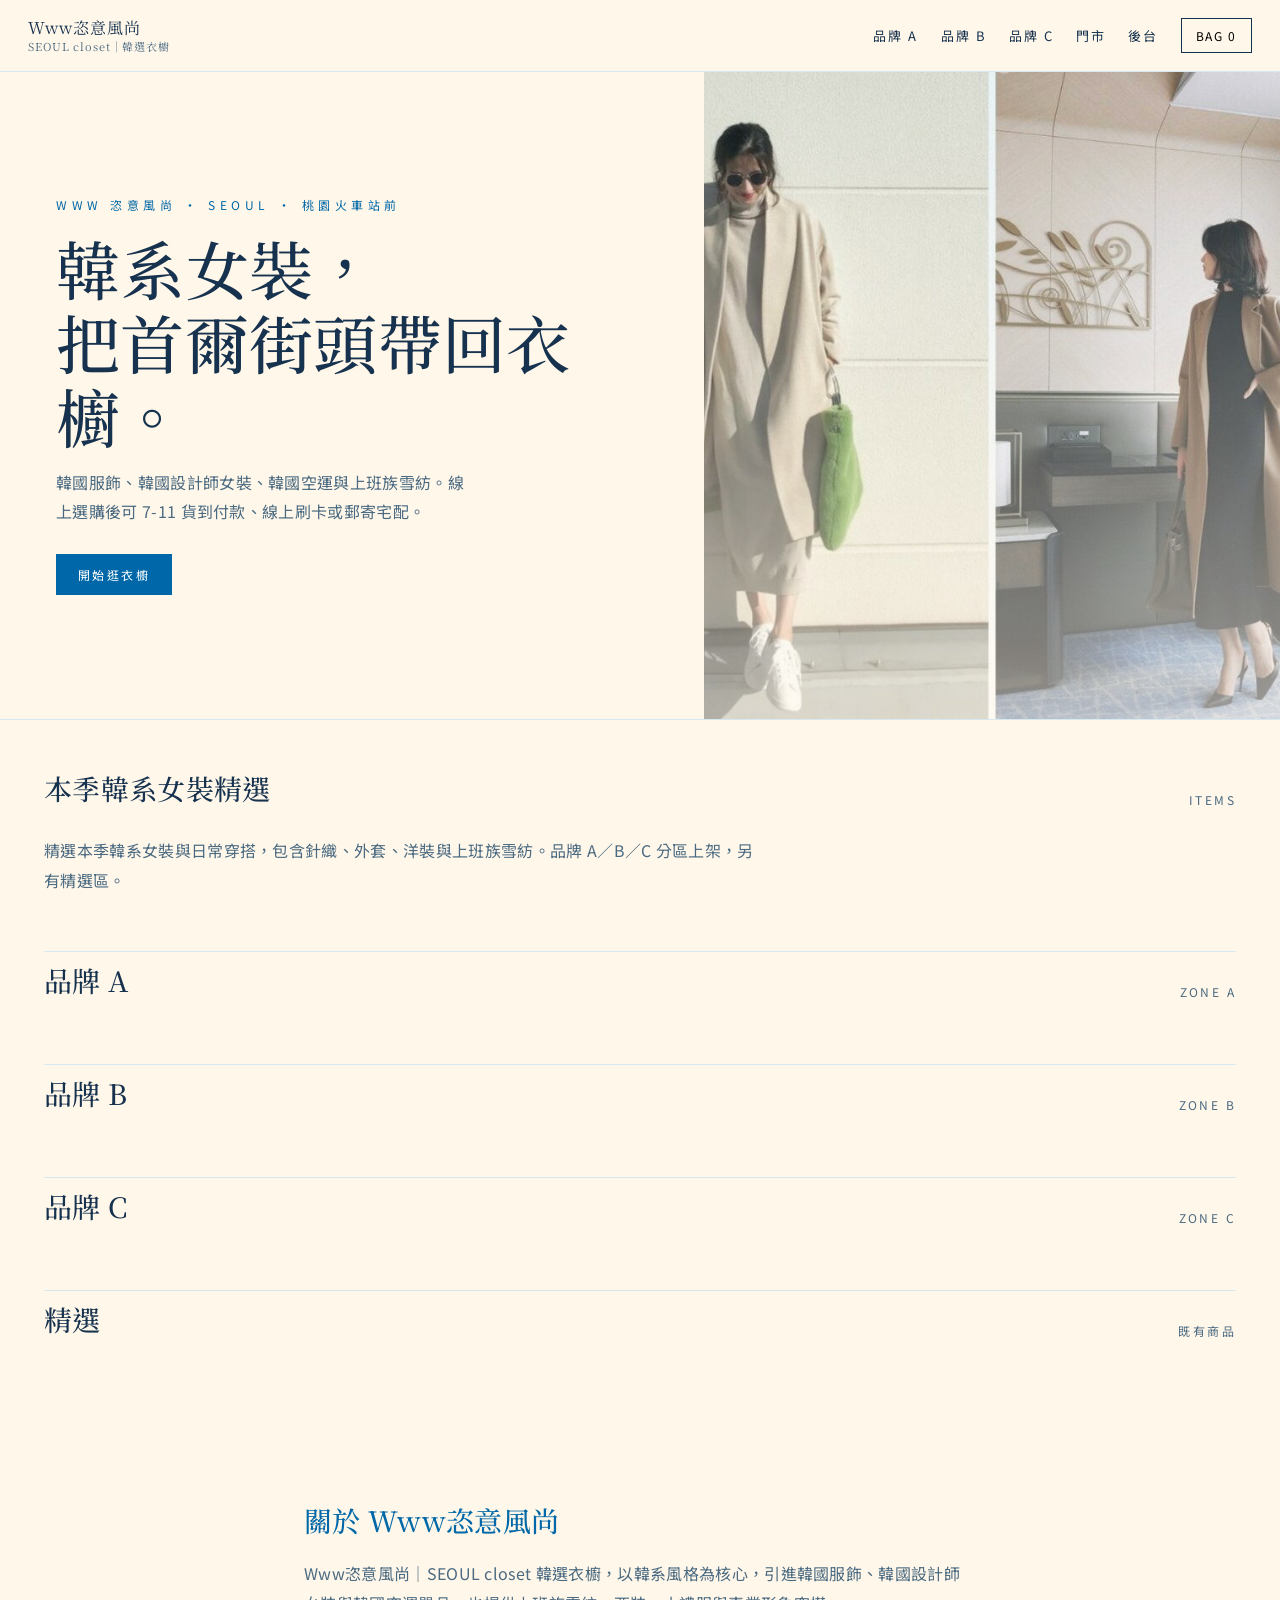
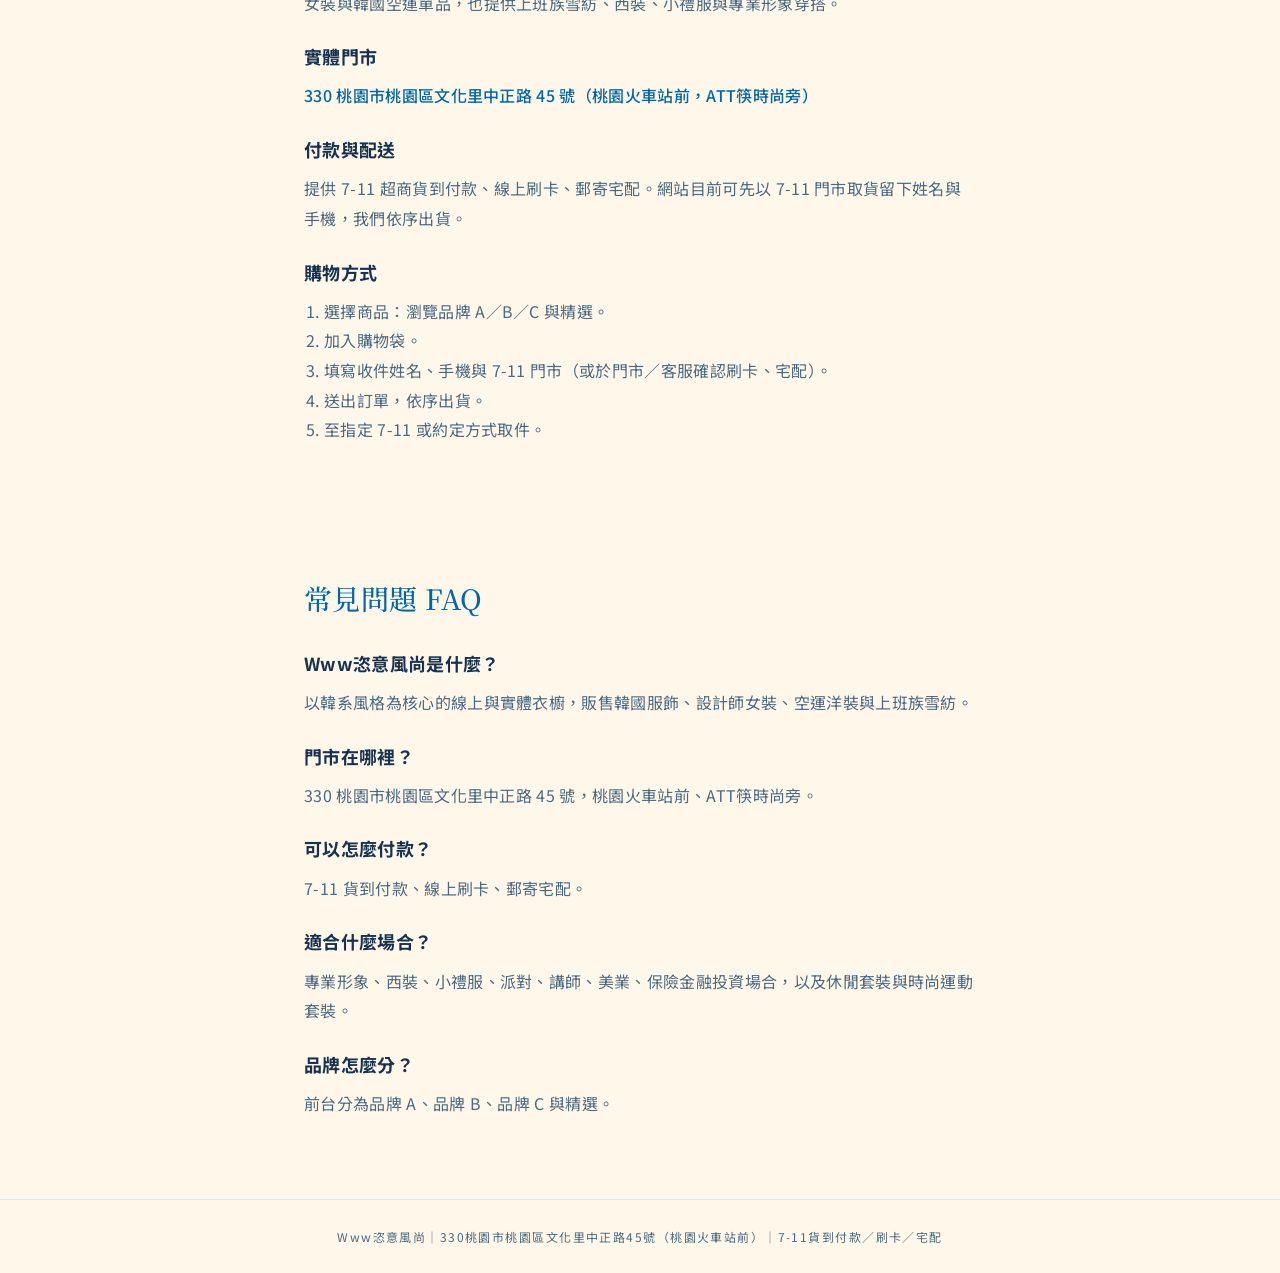
==== commit 8cb1cd7d: "Add files via upload" ====
--- a/public/index.html
+++ b/public/index.html
@@ -31,7 +31,32 @@
   <link rel="preconnect" href="https://fonts.googleapis.com" />
   <link rel="preconnect" href="https://www.googletagmanager.com" />
   <link href="https://fonts.googleapis.com/css2?family=Noto+Sans+TC:wght@400;500&family=Noto+Serif+TC:wght@400;500;600&display=swap" rel="stylesheet" />
-  <link rel="stylesheet" href="/css/style.css?v=5" />
+  <link rel="stylesheet" href="/css/style.css?v=6" />
+  <style>
+    :root {
+      --bg: #FFF7E9 !important;
+      --paper: #ffffff !important;
+      --ink: #16324f !important;
+      --muted: #4a6a82 !important;
+      --line: #d7e8f0 !important;
+      --camel: #4FD0E6 !important;
+      --camel-d: #0068A8 !important;
+      --blush: #F5C76B !important;
+    }
+    html, body { background: #FFF7E9 !important; color: #16324f !important; }
+    .topbar { background: rgba(255,247,233,.94) !important; }
+    .kicker { color: #0068A8 !important; }
+    .cta, .primary, .cart-btn:hover {
+      background: #0068A8 !important; color: #fff !important; border-color: #0068A8 !important;
+    }
+    .price, .prose h2, .addr { color: #0068A8 !important; }
+    .brand .en { letter-spacing: .06em !important; text-transform: none !important; font-size: 16px !important; }
+    .brand .zh { letter-spacing: .08em !important; }
+    @media (max-width: 860px) {
+      .topbar { flex-wrap: wrap; gap: 10px; padding: 12px 14px !important; }
+      .nav { flex-wrap: wrap; gap: 10px !important; letter-spacing: 0 !important; }
+    }
+  </style>
 
   <script type="application/ld+json">
   {
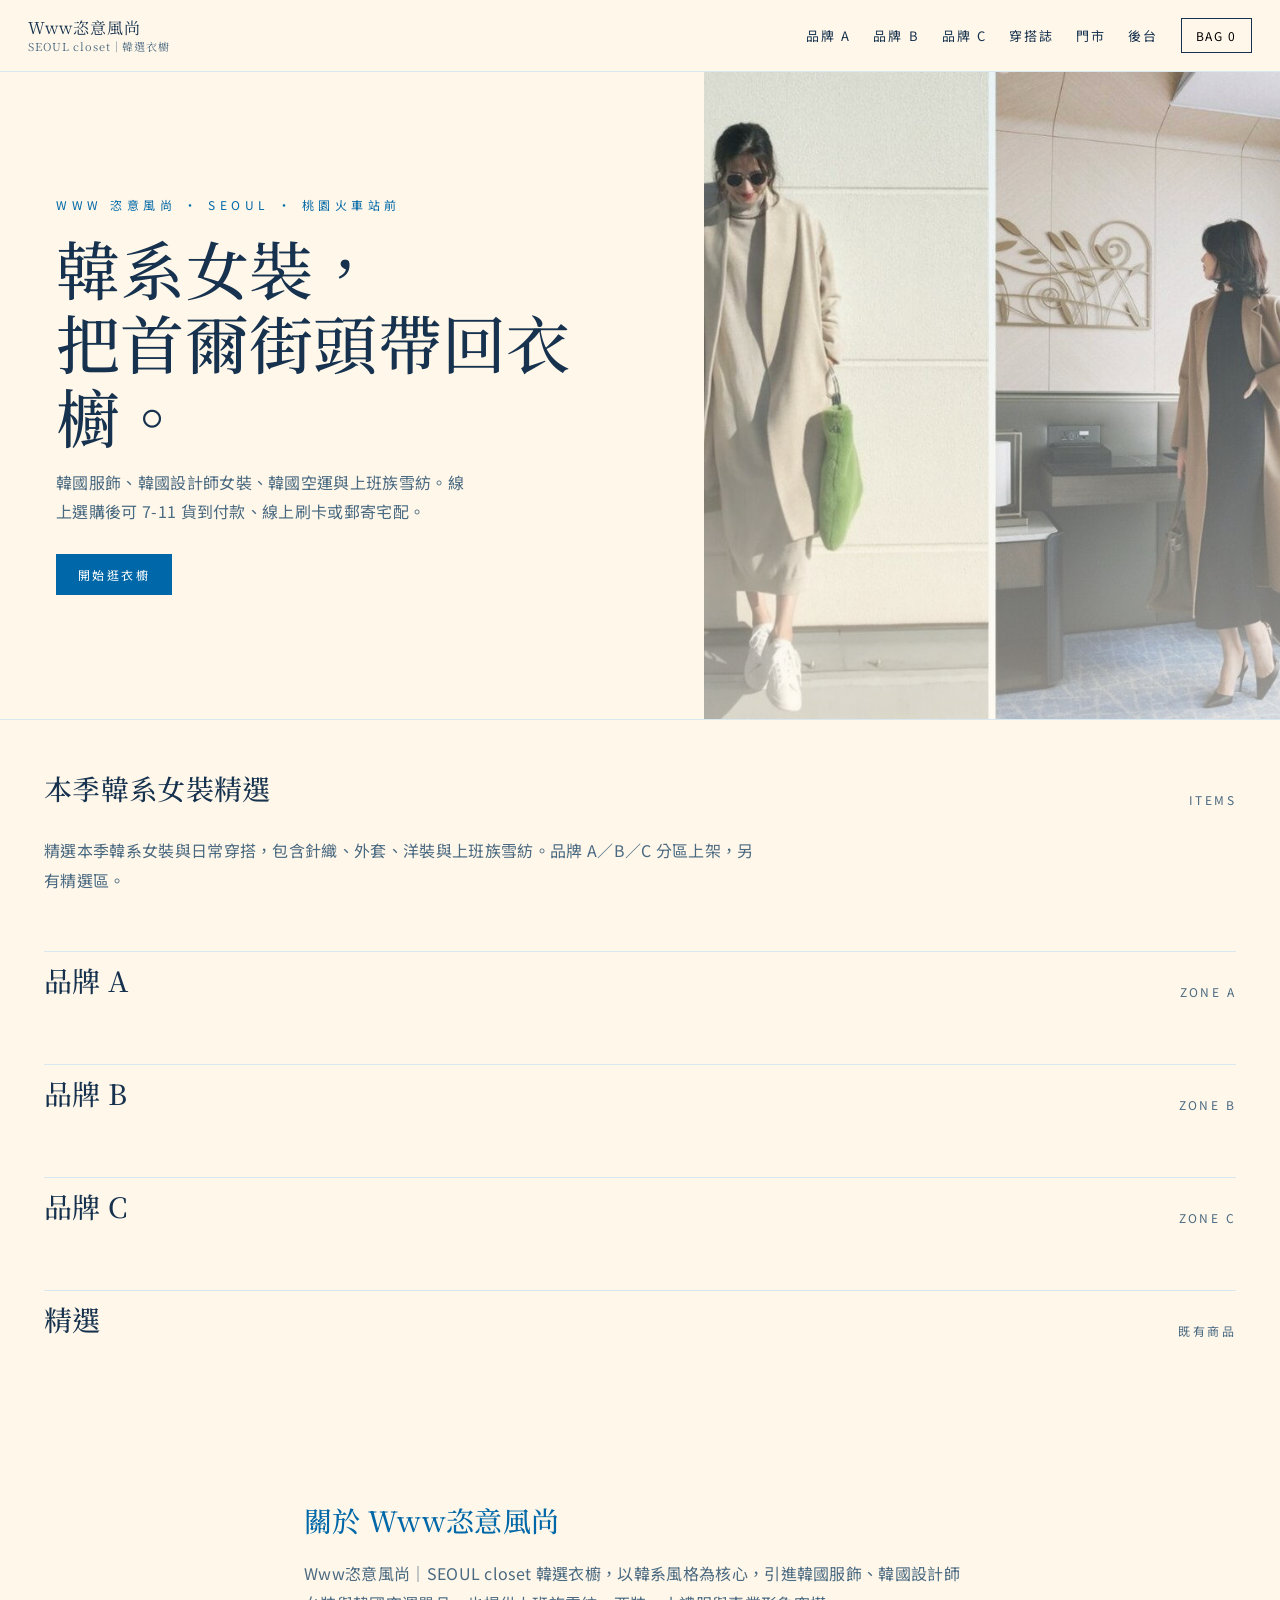
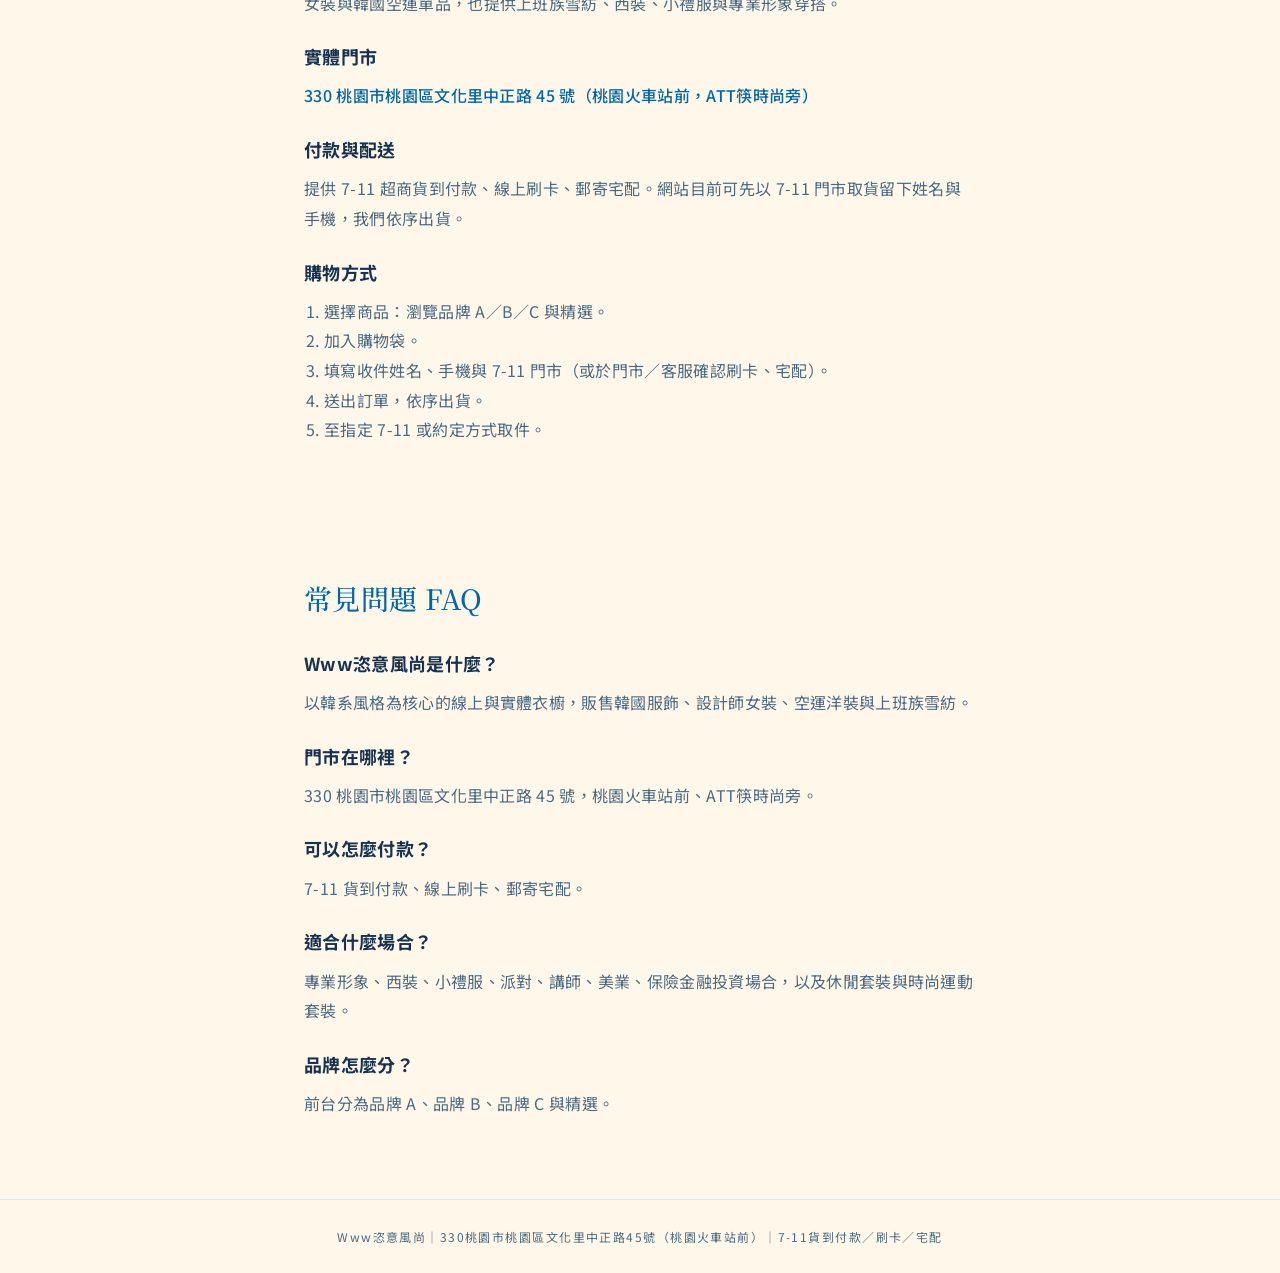
==== commit 5f3b6b7c: "Add files via upload" ====
--- a/public/index.html
+++ b/public/index.html
@@ -144,6 +144,7 @@
       <a href="#zone-A">品牌 A</a>
       <a href="#zone-B">品牌 B</a>
       <a href="#zone-C">品牌 C</a>
+      <a href="/fashion">穿搭誌</a>
       <a href="#about">門市</a>
       <a href="/admin">後台</a>
       <button class="cart-btn" id="openCart">BAG <span id="cartCount">0</span></button>
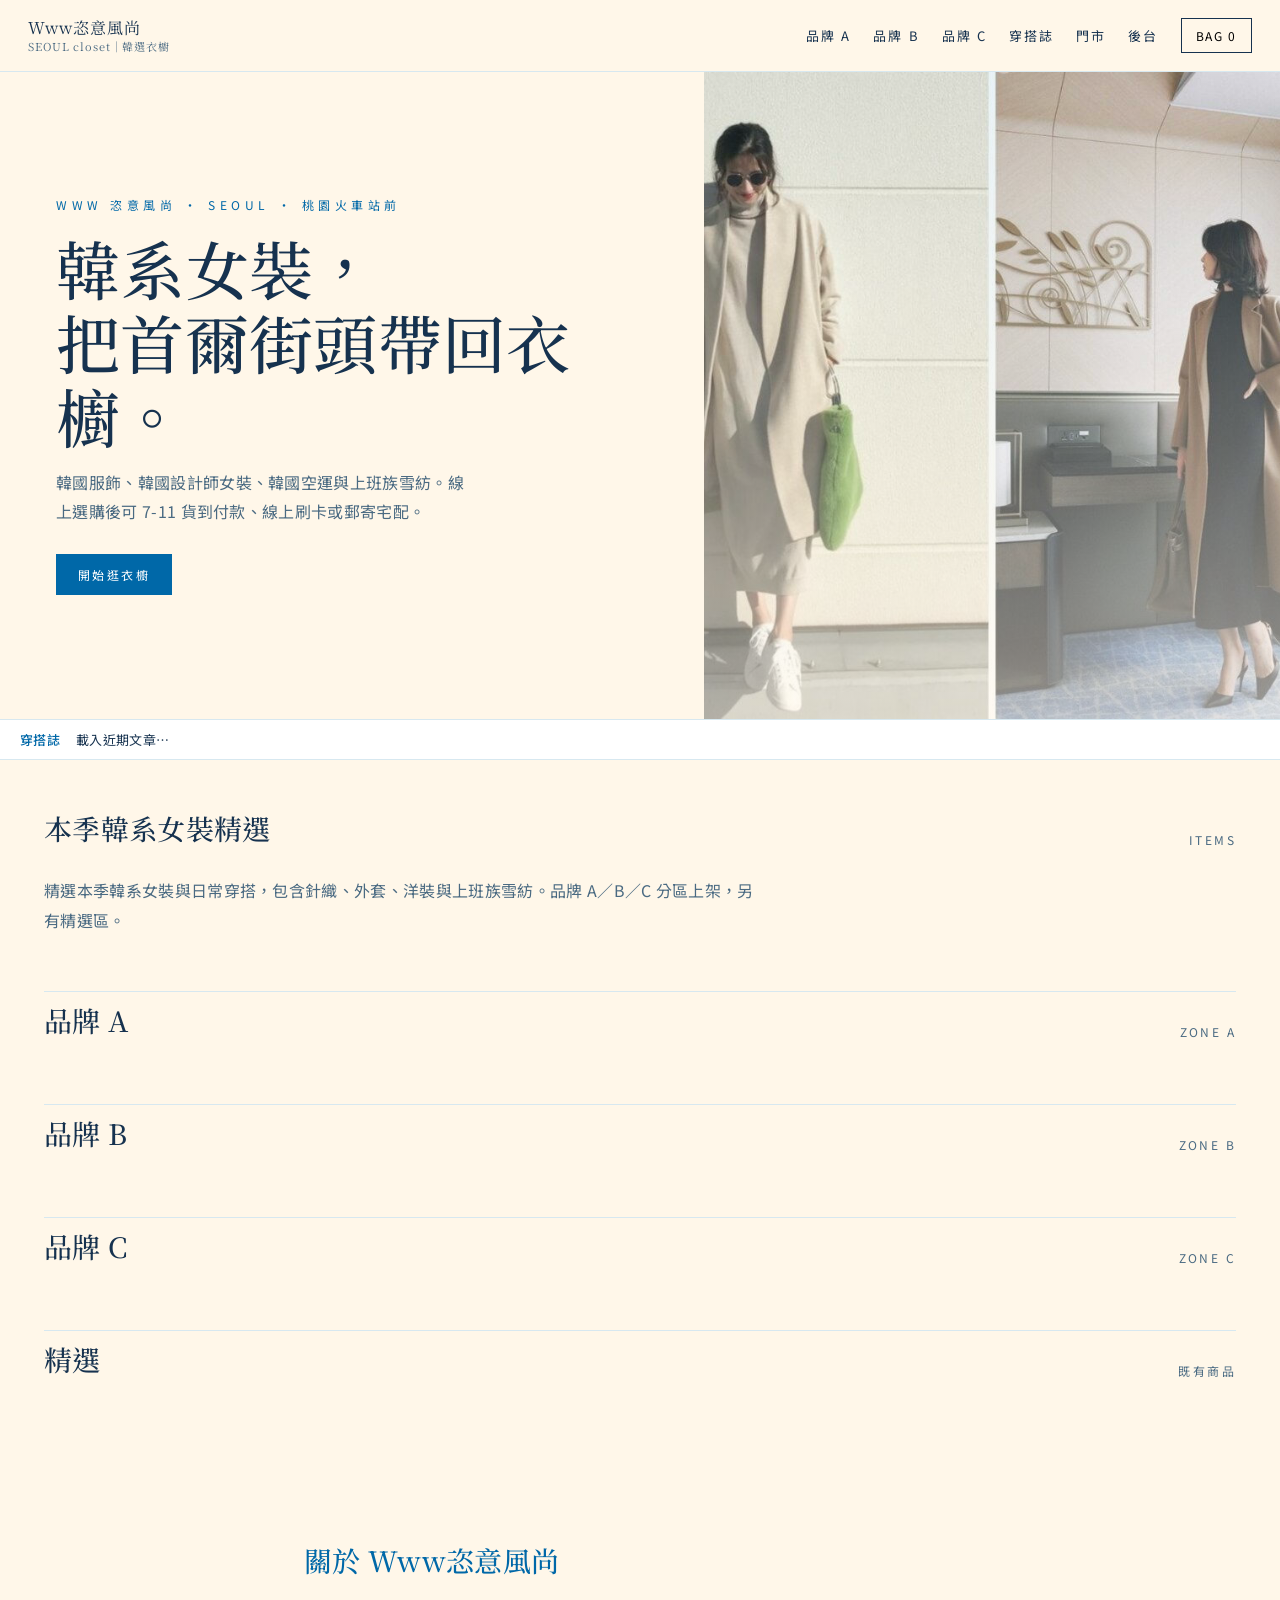
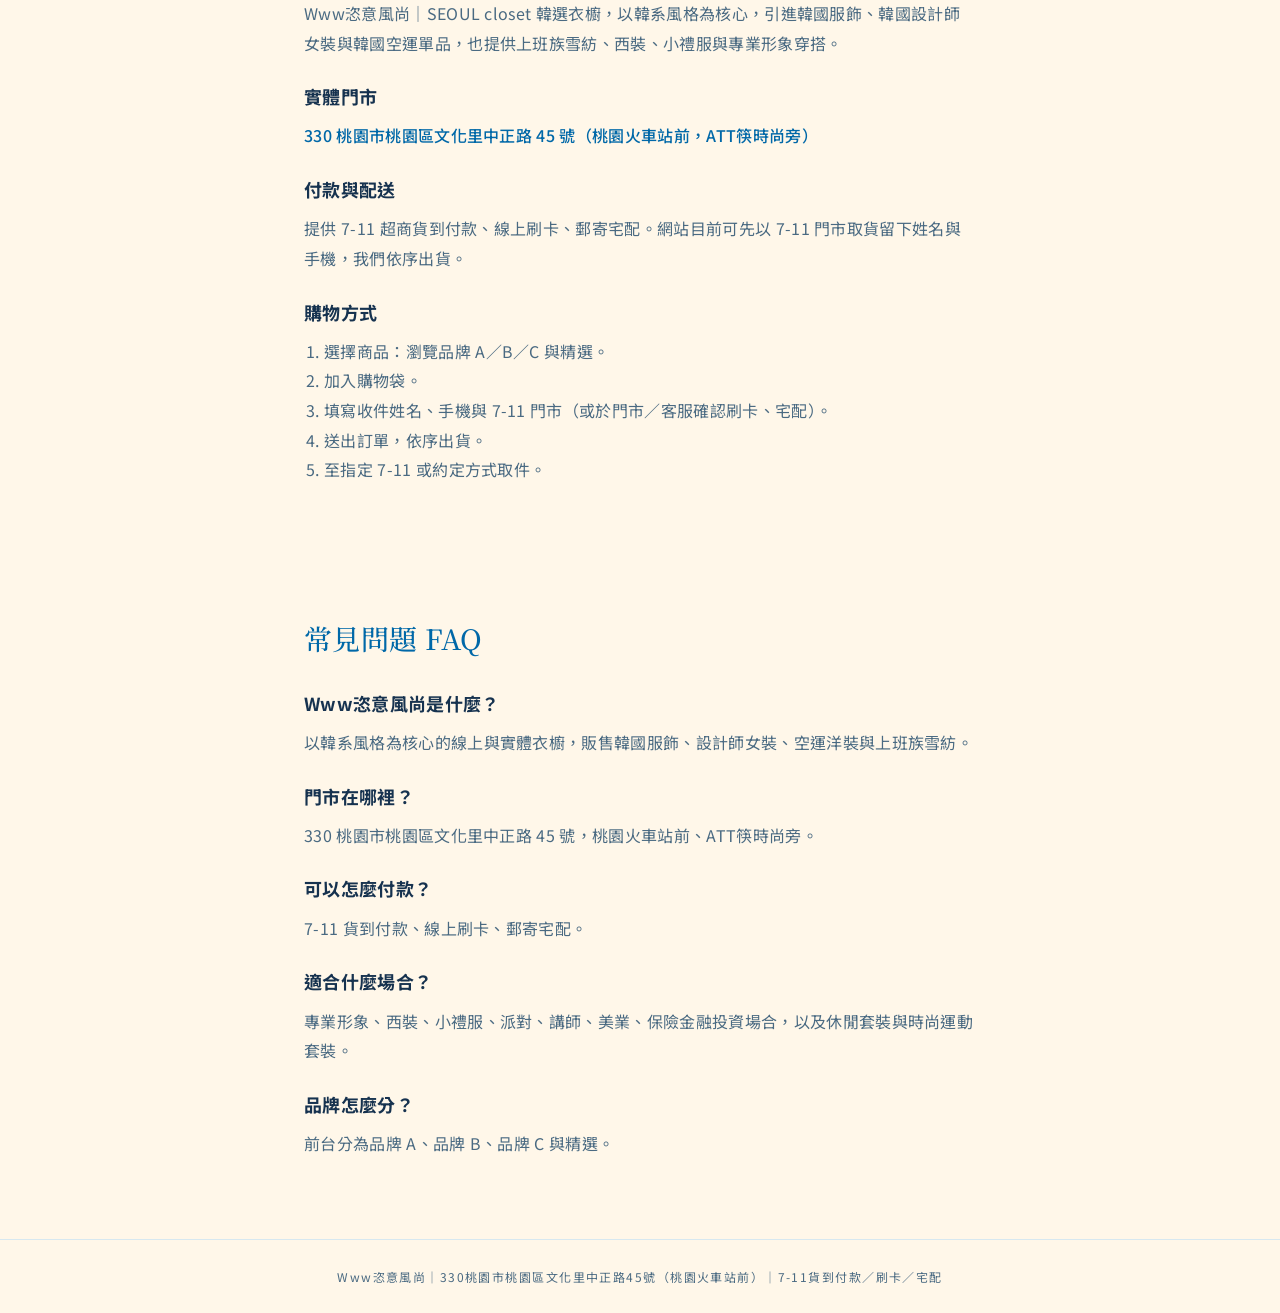
==== commit 969c1496: "Add files via upload" ====
--- a/public/index.html
+++ b/public/index.html
@@ -161,6 +161,11 @@
     <div class="hero-visual"></div>
   </section>
 
+  <div class="ticker" id="ticker">
+    <a href="/fashion">穿搭誌</a>
+    <div class="ticker-track" id="tickerTrack">載入近期文章…</div>
+  </div>
+
   <main class="wrap" id="shop">
     <div class="sec-head">
       <h2>本季韓系女裝精選</h2>
@@ -245,5 +250,16 @@
 
   <footer>Www恣意風尚｜330桃園市桃園區文化里中正路45號（桃園火車站前）｜7-11貨到付款／刷卡／宅配</footer>
   <script src="/js/shop.js?v=5"></script>
+  <script>
+  fetch("/api/articles").then(r => r.json()).then(d => {
+    const el = document.getElementById("tickerTrack");
+    if (!el) return;
+    const list = (d.articles || []).slice(0, 5);
+    if (!list.length) { el.textContent = "尚無新文，點左側進入穿搭誌。"; return; }
+    el.innerHTML = list.map(a =>
+      `<a href="/fashion">${a.created_at.slice(0,10)}｜${a.category}｜${a.title}</a>`
+    ).join("");
+  }).catch(() => {});
+  </script>
 </body>
 </html>
--- a/css/style.css
+++ b/css/style.css
@@ -195,6 +195,14 @@
 .prose h3 { color: var(--ink); font-size: 18px; margin: 22px 0 8px; }
 .prose ol { padding-left: 20px; }
 .prose .addr { color: var(--pacific); font-weight: 500; }
+.ticker {
+  display: flex; align-items: center; gap: 16px;
+  border-bottom: 1px solid var(--line); background: #fff;
+  padding: 10px 20px; font-family: "Noto Sans TC", sans-serif; font-size: 13px;
+}
+.ticker > a { color: #0068A8; font-weight: 500; white-space: nowrap; }
+.ticker-track { overflow: hidden; flex: 1; }
+.ticker-track a { margin-right: 22px; color: #16324f; white-space: nowrap; display: inline-block; }
 .chip.on { background: var(--pacific); color: #fff; border-color: var(--pacific); }
 .price { color: var(--pacific); }
 @media (max-width: 860px) {
